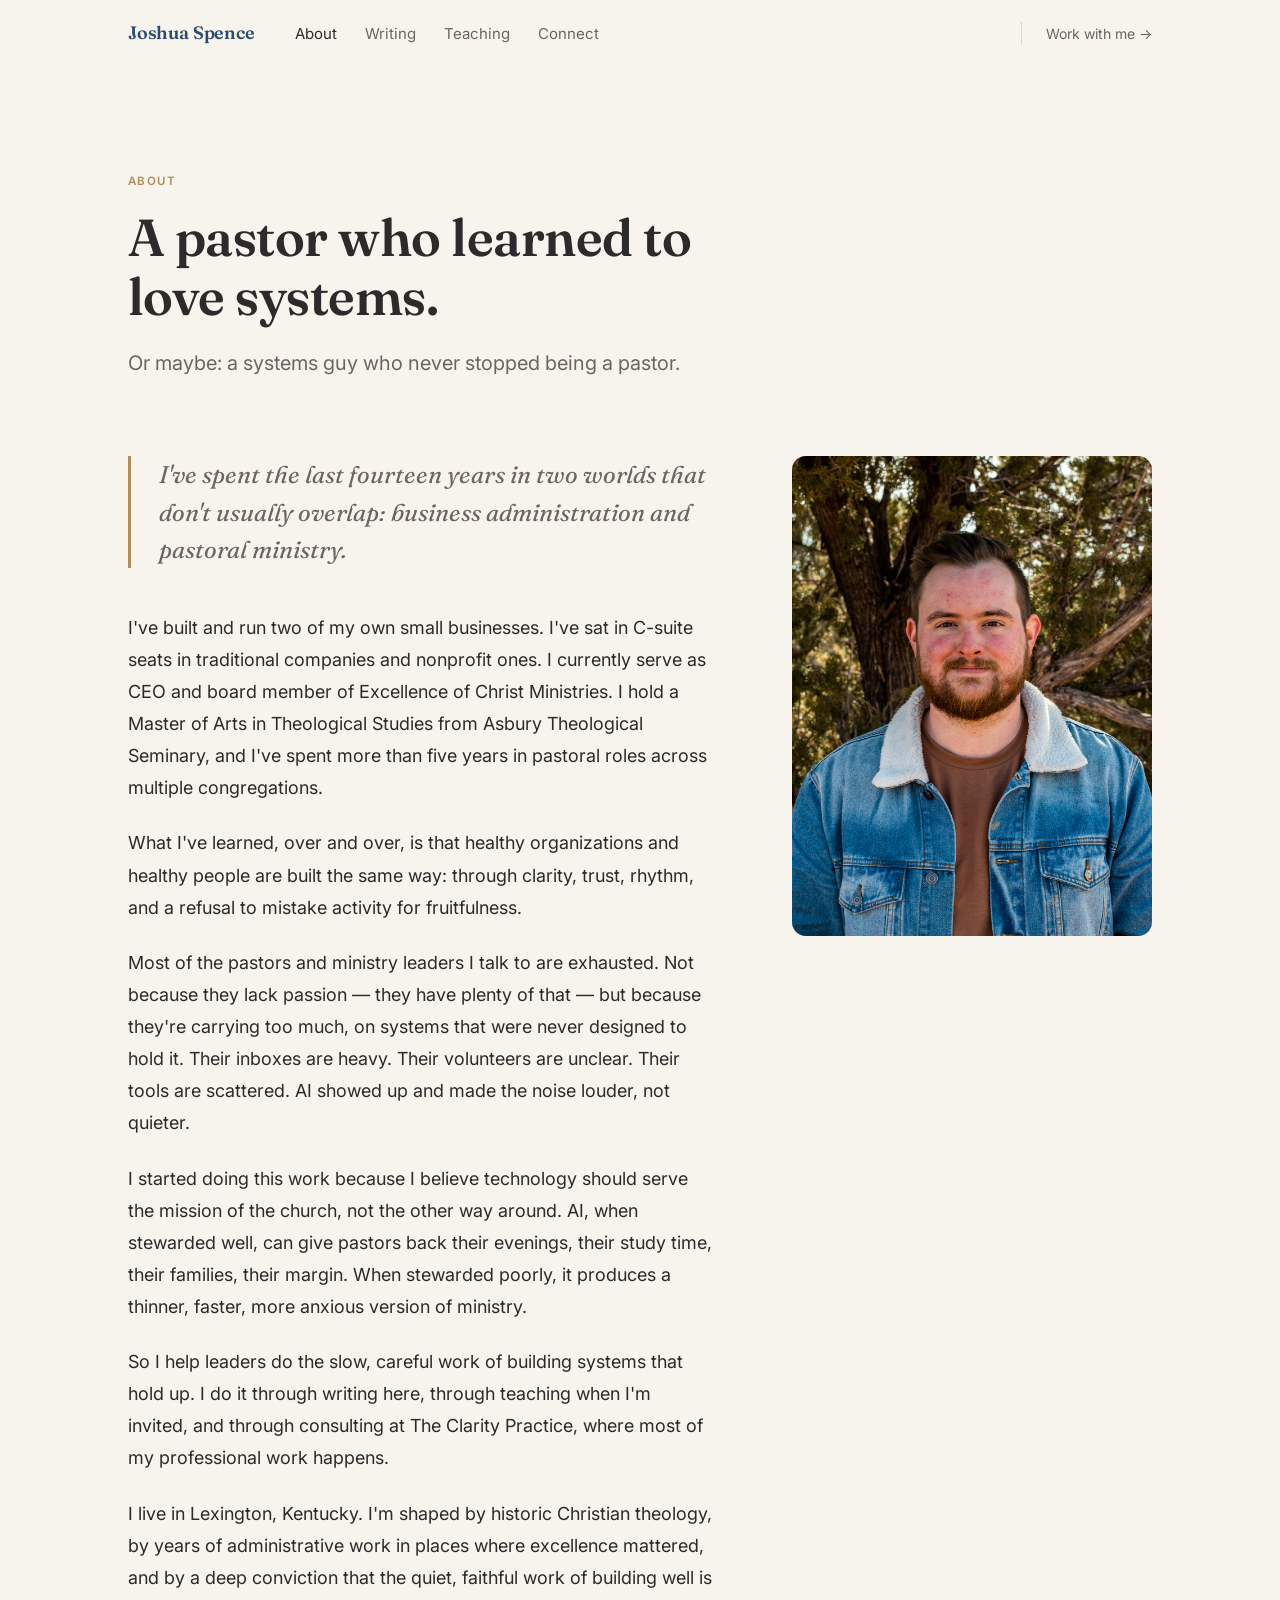
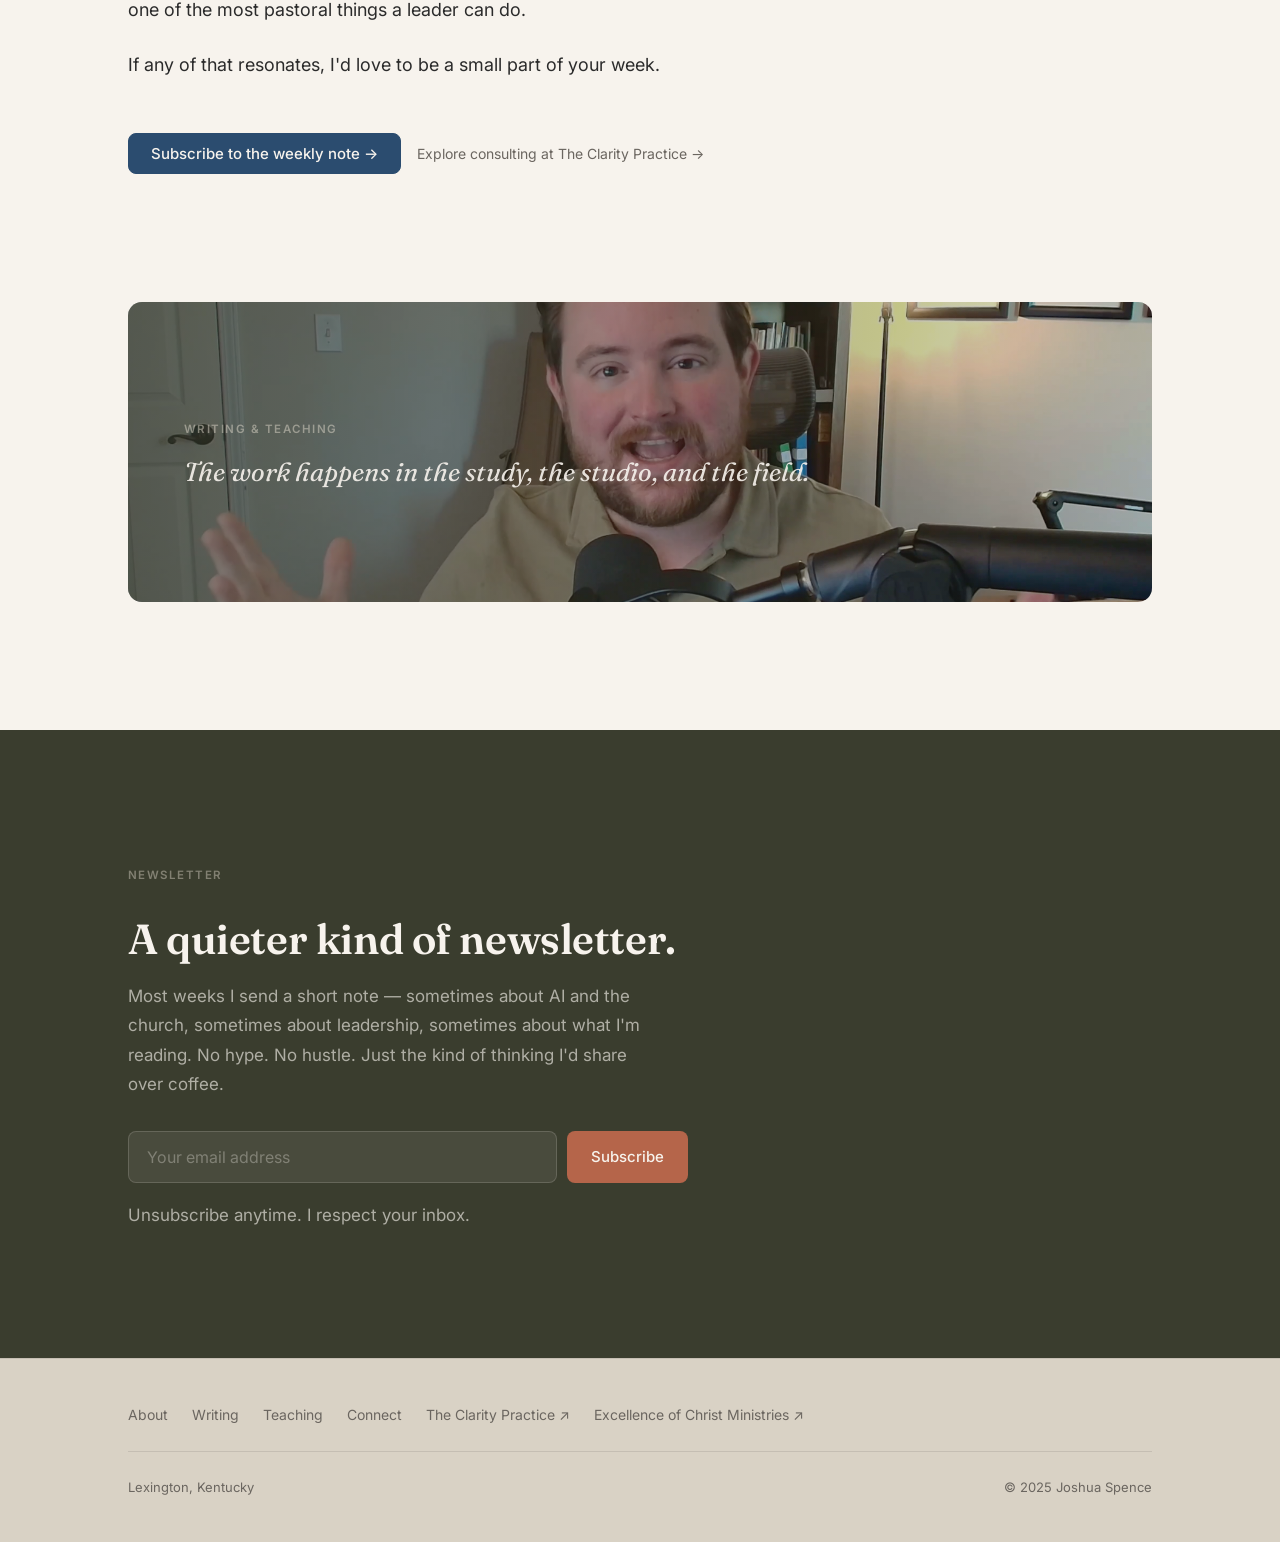
==== about.html @ 230b7d41 "Initial commit: joshuaspence.com personal site" ====
<!DOCTYPE html>
<html lang="en">
<head>
  <meta charset="UTF-8">
  <meta name="viewport" content="width=device-width, initial-scale=1.0">
  <title>About — Joshua Spence</title>
  <meta name="description" content="A pastor who learned to love systems. Joshua Spence on ministry, business, and fourteen years at the intersection of both.">
  <link rel="preconnect" href="https://fonts.googleapis.com">
  <link rel="preconnect" href="https://fonts.gstatic.com" crossorigin>
  <link href="https://fonts.googleapis.com/css2?family=Fraunces:ital,opsz,wght@0,9..144,400;0,9..144,600;0,9..144,700;1,9..144,400;1,9..144,600&family=Inter:wght@400;500;600&display=swap" rel="stylesheet">
  <link rel="stylesheet" href="assets/css/styles.css">
</head>
<body>

  <!-- NAV -->
  <nav class="nav" role="navigation" aria-label="Main navigation">
    <div class="nav-inner">
      <a href="index.html" class="nav-logo">Joshua Spence</a>
      <ul class="nav-links" role="list">
        <li><a href="about.html">About</a></li>
        <li><a href="writing.html">Writing</a></li>
        <li><a href="teaching.html">Teaching</a></li>
        <li><a href="connect.html">Connect</a></li>
      </ul>
      <a href="https://theclaritypractice.com" class="nav-work" target="_blank" rel="noopener noreferrer">Work with me →</a>
      <button class="nav-hamburger" aria-label="Open menu" aria-expanded="false">
        <span></span><span></span><span></span>
      </button>
    </div>
  </nav>

  <div class="nav-mobile" role="dialog" aria-label="Mobile navigation">
    <a href="about.html">About</a>
    <a href="writing.html">Writing</a>
    <a href="teaching.html">Teaching</a>
    <a href="connect.html">Connect</a>
    <a href="https://theclaritypractice.com" class="nav-work-mobile" target="_blank" rel="noopener noreferrer">Work with me →</a>
  </div>

  <main>

    <!-- HERO -->
    <section style="padding:0;">
      <div class="container">
        <div class="page-hero">
          <span class="overline">About</span>
          <h1>A pastor who learned to love systems.</h1>
          <p class="hero-sub">Or maybe: a systems guy who never stopped being a pastor.</p>
        </div>
      </div>
    </section>

    <!-- ABOUT CONTENT -->
    <section style="padding-top:0; padding-bottom:clamp(88px,10vw,128px);">
      <div class="container">
        <div class="about-layout">

          <div>
            <p class="about-lead">I've spent the last fourteen years in two worlds that don't usually overlap: business administration and pastoral ministry.</p>

            <div class="about-body fade-up">
              <p>I've built and run two of my own small businesses. I've sat in C-suite seats in traditional companies and nonprofit ones. I currently serve as CEO and board member of Excellence of Christ Ministries. I hold a Master of Arts in Theological Studies from Asbury Theological Seminary, and I've spent more than five years in pastoral roles across multiple congregations.</p>
              <p>What I've learned, over and over, is that healthy organizations and healthy people are built the same way: through clarity, trust, rhythm, and a refusal to mistake activity for fruitfulness.</p>
              <p>Most of the pastors and ministry leaders I talk to are exhausted. Not because they lack passion — they have plenty of that — but because they're carrying too much, on systems that were never designed to hold it. Their inboxes are heavy. Their volunteers are unclear. Their tools are scattered. AI showed up and made the noise louder, not quieter.</p>
              <p>I started doing this work because I believe technology should serve the mission of the church, not the other way around. AI, when stewarded well, can give pastors back their evenings, their study time, their families, their margin. When stewarded poorly, it produces a thinner, faster, more anxious version of ministry.</p>
              <p>So I help leaders do the slow, careful work of building systems that hold up. I do it through writing here, through teaching when I'm invited, and through consulting at The Clarity Practice, where most of my professional work happens.</p>
              <p>I live in Lexington, Kentucky. I'm shaped by historic Christian theology, by years of administrative work in places where excellence mattered, and by a deep conviction that the quiet, faithful work of building well is one of the most pastoral things a leader can do.</p>
              <p>If any of that resonates, I'd love to be a small part of your week.</p>
            </div>

            <div class="about-ctas fade-up">
              <a href="connect.html#subscribe" class="btn btn-primary">Subscribe to the weekly note →</a>
              <a href="https://theclaritypractice.com" class="link-muted" target="_blank" rel="noopener noreferrer">Explore consulting at The Clarity Practice →</a>
            </div>
          </div>

          <div class="about-photo fade-up">
            <img src="assets/img/js-portrait.jpg" alt="Joshua Spence" loading="lazy">
          </div>

        </div>
      </div>
    </section>

    <!-- PODCAST / CRAFT PHOTO STRIP -->
    <section style="padding: 0 0 clamp(88px,10vw,128px);">
      <div class="container">
        <div class="photo-strip fade-up" style="height:300px;">
          <img src="assets/img/js-podcast.jpg" alt="Joshua Spence at work" loading="lazy" style="object-position: center center;">
          <div class="photo-strip-overlay" style="background: linear-gradient(to right, rgba(58,61,46,0.68) 0%, rgba(58,61,46,0.18) 100%);">
            <div class="photo-strip-content">
              <span class="overline">Writing &amp; Teaching</span>
              <blockquote>The work happens in the study, the studio, and the field.</blockquote>
            </div>
          </div>
        </div>
      </div>
    </section>

    <!-- EMAIL SIGNUP -->
    <section class="email-section" id="subscribe">
      <div class="container">
        <div class="email-inner fade-up">
          <span class="overline">Newsletter</span>
          <h2>A quieter kind of newsletter.</h2>
          <p>Most weeks I send a short note — sometimes about AI and the church, sometimes about leadership, sometimes about what I'm reading. No hype. No hustle. Just the kind of thinking I'd share over coffee.</p>
          <form class="email-form" novalidate>
            <input type="email" class="email-input" placeholder="Your email address" required aria-label="Email address">
            <button type="submit" class="email-btn">Subscribe</button>
          </form>
          <p class="email-micro">Unsubscribe anytime. I respect your inbox.</p>
        </div>
      </div>
    </section>

  </main>

  <!-- FOOTER -->
  <footer class="footer" role="contentinfo">
    <div class="container">
      <div class="footer-inner">
        <nav class="footer-links" aria-label="Footer navigation">
          <a href="about.html">About</a>
          <a href="writing.html">Writing</a>
          <a href="teaching.html">Teaching</a>
          <a href="connect.html">Connect</a>
          <a href="https://theclaritypractice.com" target="_blank" rel="noopener noreferrer">The Clarity Practice ↗</a>
          <a href="https://excellenciesofchrist.com" target="_blank" rel="noopener noreferrer">Excellence of Christ Ministries ↗</a>
        </nav>
        <div class="footer-divider"></div>
        <div class="footer-meta">
          <span>Lexington, Kentucky</span>
          <span>&copy; 2025 Joshua Spence</span>
        </div>
      </div>
    </div>
  </footer>

  <script src="assets/js/main.js"></script>
</body>
</html>
---- assets/css/styles.css ----
/* ─────────────────────────────────────────────────────
   Joshua Spence — joshuaspence.com
   Visual Identity: Fraunces + Inter
   Palette: Ivory · Stone · Deep Slate · Brass · Clay
   ───────────────────────────────────────────────────── */

/* 01 — DESIGN TOKENS
───────────────────── */
:root {
  /* Palette */
  --ivory:      #F7F3ED;
  --stone:      #D9D2C5;
  --charcoal:   #2B2B2B;
  --warm-grey:  #6B6660;
  --slate:      #2B4C6F;
  --brass:      #B08D57;
  --clay:       #B5654A;
  --olive:      #3A3D2E;

  /* Semantic aliases */
  --bg:           var(--ivory);
  --bg-surface:   var(--stone);
  --bg-dark:      var(--olive);
  --text:         var(--charcoal);
  --text-muted:   var(--warm-grey);
  --accent:       var(--slate);
  --border:       rgba(107,102,96,0.20);

  /* Typography */
  --font:         'Inter', -apple-system, BlinkMacSystemFont, system-ui, sans-serif;
  --font-display: 'Fraunces', 'Lora', Georgia, 'Times New Roman', serif;

  /* Layout */
  --nav-h:       68px;
  --max-w:       1120px;
  --pad:         clamp(20px, 5vw, 48px);
  --section-pad: clamp(88px, 10vw, 128px);

  /* Radii */
  --r-sm: 4px;
  --r:    8px;
  --r-lg: 14px;

  /* Shadows */
  --shadow-sm: 0 1px 4px rgba(43,76,111,0.08);
  --shadow:    0 2px 14px rgba(43,76,111,0.10), 0 1px 3px rgba(43,76,111,0.05);

  --ease: 200ms ease;
}

/* 02 — RESET
────────────── */
*, *::before, *::after { box-sizing: border-box; margin: 0; padding: 0; }
html { scroll-behavior: smooth; -webkit-text-size-adjust: 100%; }
body {
  font-family: var(--font);
  font-size: 18px;
  line-height: 1.7;
  color: var(--text);
  background: var(--bg);
  -webkit-font-smoothing: antialiased;
}
img, video { display: block; max-width: 100%; }
a { color: var(--accent); text-decoration: none; }
button { cursor: pointer; font: inherit; border: none; background: none; }
::selection { background: rgba(176,141,87,0.22); }

/* 03 — BASE TYPOGRAPHY
──────────────────────── */
h1, h2, h3, h4 {
  font-family: var(--font-display);
  color: var(--text);
  letter-spacing: -0.01em;
}
h1 { font-size: clamp(36px, 5.5vw, 52px); font-weight: 600; line-height: 1.15; }
h2 { font-size: clamp(26px, 3.5vw, 36px); font-weight: 600; line-height: 1.25; }
h3 { font-size: clamp(20px, 2.5vw, 26px); font-weight: 400; line-height: 1.35; }
p { max-width: 65ch; }
p + p { margin-top: 1.25em; }

/* 04 — LAYOUT
─────────────── */
.container {
  max-width: var(--max-w);
  margin-inline: auto;
  padding-inline: var(--pad);
}
section { padding-block: var(--section-pad); }
.section-stone { background: var(--stone); }
.section-dark  { background: var(--bg-dark); }

/* 05 — OVERLINE / EYEBROW
─────────────────────────── */
.overline {
  display: inline-block;
  font-family: var(--font);
  font-size: 11.5px;
  font-weight: 600;
  letter-spacing: 0.13em;
  text-transform: uppercase;
  color: var(--brass);
  margin-bottom: 16px;
}

/* 06 — NAV
──────────── */
.nav {
  position: sticky;
  top: 0;
  z-index: 100;
  height: var(--nav-h);
  background: rgba(247,243,237,0.96);
  backdrop-filter: blur(8px);
  -webkit-backdrop-filter: blur(8px);
  border-bottom: 1px solid transparent;
  transition: border-color var(--ease), box-shadow var(--ease);
}
.nav.scrolled {
  border-bottom-color: var(--border);
  box-shadow: var(--shadow-sm);
}
.nav-inner {
  max-width: var(--max-w);
  margin-inline: auto;
  padding-inline: var(--pad);
  height: 100%;
  display: flex;
  align-items: center;
  gap: 0;
}
.nav-logo {
  font-family: var(--font-display);
  font-size: 18px;
  font-weight: 600;
  color: var(--slate);
  letter-spacing: -0.01em;
  text-decoration: none;
  flex-shrink: 0;
}
.nav-logo:hover { text-decoration: none; opacity: 0.80; }
.nav-links {
  display: flex;
  list-style: none;
  gap: 28px;
  margin-left: 40px;
}
.nav-links a {
  font-size: 15px;
  font-weight: 400;
  color: var(--warm-grey);
  text-decoration: none;
  transition: color var(--ease);
}
.nav-links a:hover,
.nav-links a.active { color: var(--text); }
.nav-work {
  margin-left: auto;
  font-size: 14px;
  color: var(--warm-grey);
  text-decoration: none;
  white-space: nowrap;
  transition: color var(--ease);
  padding-left: 24px;
  border-left: 1px solid var(--border);
  flex-shrink: 0;
}
.nav-work:hover { color: var(--slate); text-decoration: none; }
.nav-hamburger {
  display: none;
  flex-direction: column;
  gap: 5px;
  padding: 8px;
  margin-left: auto;
}
.nav-hamburger span {
  display: block;
  width: 22px;
  height: 1.5px;
  background: var(--text);
  transition: transform var(--ease), opacity var(--ease);
}
.nav-hamburger.open span:nth-child(1) { transform: translateY(6.5px) rotate(45deg); }
.nav-hamburger.open span:nth-child(2) { opacity: 0; }
.nav-hamburger.open span:nth-child(3) { transform: translateY(-6.5px) rotate(-45deg); }

/* 07 — MOBILE NAV
─────────────────── */
.nav-mobile {
  display: none;
  position: fixed;
  inset: var(--nav-h) 0 0;
  background: var(--bg);
  z-index: 99;
  flex-direction: column;
  padding: 36px var(--pad) var(--pad);
  gap: 0;
  overflow-y: auto;
}
.nav-mobile.open { display: flex; }
.nav-mobile a {
  font-family: var(--font-display);
  font-size: 26px;
  font-weight: 600;
  color: var(--text);
  text-decoration: none;
  padding-block: 14px;
  border-bottom: 1px solid var(--border);
}
.nav-mobile a:last-child { border-bottom: none; }
.nav-mobile .nav-work-mobile {
  font-family: var(--font);
  font-size: 15px;
  font-weight: 400;
  color: var(--warm-grey);
  margin-top: 24px;
  padding-top: 24px;
  border-top: 1px solid var(--border);
  border-bottom: none;
  padding-block: 0;
}

/* 08 — BUTTONS
──────────────── */
.btn {
  display: inline-flex;
  align-items: center;
  gap: 6px;
  font-size: 15px;
  font-weight: 500;
  padding: 12px 22px;
  border-radius: var(--r);
  text-decoration: none;
  transition: all var(--ease);
  cursor: pointer;
  border: 1.5px solid transparent;
  white-space: nowrap;
  line-height: 1;
}
.btn-lg { padding: 14px 28px; font-size: 16px; }
.btn-sm { padding: 9px 18px; font-size: 14px; }

.btn-primary {
  background: var(--slate);
  color: var(--ivory);
  border-color: var(--slate);
}
.btn-primary:hover {
  background: #23405E;
  border-color: #23405E;
  box-shadow: 0 4px 16px rgba(43,76,111,0.24);
  text-decoration: none;
  color: var(--ivory);
}
.btn-secondary {
  background: transparent;
  color: var(--slate);
  border-color: rgba(43,76,111,0.28);
}
.btn-secondary:hover {
  background: rgba(43,76,111,0.05);
  border-color: var(--slate);
  text-decoration: none;
  color: var(--slate);
}
.btn-clay {
  background: var(--clay);
  color: var(--ivory);
  border-color: var(--clay);
}
.btn-clay:hover {
  background: #A0573E;
  border-color: #A0573E;
  box-shadow: 0 4px 16px rgba(181,101,74,0.28);
  text-decoration: none;
  color: var(--ivory);
}
.btn-ghost {
  background: rgba(247,243,237,0.08);
  color: rgba(247,243,237,0.85);
  border-color: rgba(247,243,237,0.20);
}
.btn-ghost:hover {
  background: rgba(247,243,237,0.14);
  color: var(--ivory);
  text-decoration: none;
}
.link-text {
  font-size: 15px;
  color: var(--slate);
  text-decoration: none;
  border-bottom: 1px solid rgba(43,76,111,0.28);
  transition: border-color var(--ease);
  padding-bottom: 1px;
}
.link-text:hover { border-bottom-color: var(--slate); text-decoration: none; }
.link-muted {
  font-size: 14px;
  color: var(--warm-grey);
  text-decoration: none;
  transition: color var(--ease);
}
.link-muted:hover { color: var(--text); text-decoration: none; }

/* 09 — INNER PAGE HERO
──────────────────────── */
.page-hero {
  padding-top: clamp(64px, 9vw, 104px);
  padding-bottom: clamp(48px, 6vw, 80px);
}
.page-hero .overline { display: block; }
.page-hero h1 {
  margin-top: 10px;
  max-width: 18ch;
}
.page-hero .hero-sub {
  margin-top: 20px;
  font-size: clamp(17px, 2vw, 20px);
  line-height: 1.62;
  color: var(--warm-grey);
  max-width: 52ch;
}

/* 10 — HOME HERO
──────────────────── */
/* Hero section: text over layered photo */
.home-hero-section {
  position: relative;
  padding: 0;
  overflow: hidden;
  min-height: clamp(580px, 82vh, 780px);
}
.home-hero-section .container {
  position: relative;
  z-index: 2;
}
.home-hero {
  padding-top: clamp(88px, 12vw, 148px);
  padding-bottom: clamp(80px, 10vw, 120px);
  display: flex;
  flex-direction: column;
  align-items: flex-start;
  max-width: 600px;
}
.home-hero-photo {
  position: absolute;
  right: 0;
  top: 0;
  bottom: 0;
  width: clamp(420px, 56vw, 760px);
  z-index: 1;
  pointer-events: none;
  user-select: none;
  /* Only dissolve the left edge — top uses the image's natural light background to blend */
  -webkit-mask-image: linear-gradient(to right, transparent 0%, rgba(0,0,0,0.4) 12%, black 30%);
  mask-image: linear-gradient(to right, transparent 0%, rgba(0,0,0,0.4) 12%, black 30%);
}
.home-hero-photo img {
  display: block;
  width: 100%;
  height: 100%;
  object-fit: cover;
  object-position: center 8%;
}
.home-hero .overline {
  display: flex;
  align-items: center;
  gap: 10px;
}
.home-hero .overline::before {
  content: '';
  display: block;
  width: 24px;
  height: 1px;
  background: var(--brass);
  flex-shrink: 0;
}
.home-hero h1 {
  margin-top: 22px;
  font-size: clamp(40px, 6.5vw, 68px);
  line-height: 1.08;
  letter-spacing: -0.02em;
  max-width: 15ch;
}
.home-hero .hero-sub {
  margin-top: 26px;
  font-size: clamp(17px, 2vw, 20px);
  line-height: 1.65;
  color: var(--charcoal);
  max-width: 54ch;
  /* Readable against ivory and against the photo — soft ivory halo */
  text-shadow:
    0 0 18px rgba(247,243,237,0.95),
    0 0 36px rgba(247,243,237,0.80),
    0 0 56px rgba(247,243,237,0.60);
}
.hero-actions {
  margin-top: 40px;
  display: flex;
  flex-direction: column;
  gap: 18px;
  align-items: flex-start;
}
.hero-secondary {
  font-size: 14px;
  color: var(--warm-grey);
  text-decoration: none;
  transition: color var(--ease);
}
.hero-secondary:hover { color: var(--slate); text-decoration: none; }

/* 11 — ROMAN ROAD PULL SECTION
───────────────────────────────── */
.roman-road {
  padding-block: var(--section-pad);
}
.roman-road-inner {
  max-width: 720px;
  padding-left: 36px;
  border-left: 3px solid var(--brass);
  position: relative;
}
.roman-road-body {
  font-family: var(--font-display);
  font-style: italic;
  font-size: clamp(20px, 2.5vw, 27px);
  line-height: 1.55;
  color: var(--text);
  max-width: 54ch;
}
.roman-road-cta {
  margin-top: 32px;
}

/* 12 — THREE COLUMN: WRITE / TEACH / HELP
─────────────────────────────────────────── */
.three-col-section {
  padding-block: var(--section-pad);
}
.three-col-header {
  margin-bottom: 52px;
}
.three-col-grid {
  display: grid;
  grid-template-columns: repeat(3, 1fr);
  gap: 1px;
  background: var(--border);
  border: 1px solid var(--border);
  border-radius: var(--r-lg);
  overflow: hidden;
}
.col-card {
  background: var(--bg);
  padding: 44px 40px;
  display: flex;
  flex-direction: column;
  transition: background var(--ease);
}
.col-card:hover { background: rgba(247,243,237,0.60); }
.col-rule {
  width: 28px;
  height: 2px;
  background: var(--brass);
  border-radius: 1px;
  margin-bottom: 28px;
  flex-shrink: 0;
}
.col-card h3 {
  font-size: 22px;
  font-weight: 600;
  color: var(--text);
  margin-bottom: 12px;
}
.col-card p {
  font-size: 16px;
  line-height: 1.65;
  color: var(--warm-grey);
  flex: 1;
  max-width: 100%;
}
.col-link {
  margin-top: 28px;
  font-size: 14px;
  font-weight: 500;
  color: var(--slate);
  text-decoration: none;
  display: inline-flex;
  align-items: center;
  gap: 4px;
  transition: gap var(--ease), color var(--ease);
  flex-shrink: 0;
}
.col-link:hover { gap: 8px; text-decoration: none; color: var(--text); }

/* 13 — EMAIL SIGNUP SECTION
─────────────────────────────── */
.email-section {
  background: var(--bg-dark);
  padding-block: var(--section-pad);
}
.email-inner { max-width: 560px; }
.email-inner .overline { color: rgba(217,210,197,0.45); }
.email-inner h2 {
  color: var(--ivory);
  margin-top: 12px;
  font-size: clamp(28px, 4vw, 42px);
  line-height: 1.2;
}
.email-inner > p {
  color: rgba(247,243,237,0.62);
  margin-top: 18px;
  font-size: 17px;
  line-height: 1.72;
  max-width: 48ch;
}
.email-form {
  display: flex;
  gap: 10px;
  margin-top: 32px;
  flex-wrap: wrap;
}
.email-input {
  flex: 1;
  min-width: 220px;
  padding: 13px 18px;
  font-size: 16px;
  font-family: var(--font);
  background: rgba(247,243,237,0.08);
  border: 1px solid rgba(247,243,237,0.16);
  border-radius: var(--r);
  color: var(--ivory);
  outline: none;
  transition: border-color var(--ease), background var(--ease);
}
.email-input::placeholder { color: rgba(247,243,237,0.32); }
.email-input:focus {
  border-color: rgba(247,243,237,0.38);
  background: rgba(247,243,237,0.12);
}
.email-btn {
  padding: 13px 24px;
  background: var(--clay);
  color: var(--ivory);
  border: none;
  border-radius: var(--r);
  font-size: 15px;
  font-weight: 500;
  font-family: var(--font);
  cursor: pointer;
  transition: background var(--ease), box-shadow var(--ease);
  white-space: nowrap;
}
.email-btn:hover {
  background: #A0573E;
  box-shadow: 0 4px 16px rgba(181,101,74,0.30);
}
.email-btn.sent { background: var(--olive); cursor: default; }
.email-micro {
  margin-top: 14px;
  font-size: 13px;
  color: rgba(247,243,237,0.30);
  max-width: none;
}

/* 14 — WRITING / ESSAY LIST
─────────────────────────────── */
.essay-list {
  display: flex;
  flex-direction: column;
}
.essay-item {
  padding-block: 48px;
  border-bottom: 1px solid var(--border);
  max-width: 700px;
}
.essay-item:first-child { padding-top: 0; }
.essay-meta {
  font-size: 13px;
  color: var(--warm-grey);
  letter-spacing: 0.02em;
  margin-bottom: 10px;
}
.essay-title {
  font-family: var(--font-display);
  font-size: clamp(22px, 3vw, 30px);
  font-weight: 600;
  color: var(--text);
  line-height: 1.18;
  letter-spacing: -0.01em;
  text-decoration: none;
  display: block;
  transition: color var(--ease);
}
.essay-title:hover { color: var(--slate); text-decoration: none; }
.essay-subtitle {
  font-family: var(--font-display);
  font-style: italic;
  font-size: 16px;
  color: var(--warm-grey);
  margin-top: 4px;
  display: block;
}
.essay-excerpt {
  margin-top: 14px;
  font-size: 17px;
  line-height: 1.68;
  color: var(--warm-grey);
  max-width: 58ch;
}
.essay-read {
  display: inline-flex;
  align-items: center;
  gap: 4px;
  font-size: 14px;
  font-weight: 500;
  color: var(--slate);
  text-decoration: none;
  margin-top: 16px;
  transition: gap var(--ease);
}
.essay-read:hover { gap: 8px; text-decoration: none; }
.essay-coming { opacity: 0.45; }
.essay-coming .essay-title { cursor: default; pointer-events: none; }
.tag-coming {
  display: inline-block;
  font-family: var(--font);
  font-size: 10px;
  font-weight: 600;
  letter-spacing: 0.09em;
  text-transform: uppercase;
  color: var(--brass);
  background: rgba(176,141,87,0.12);
  border: 1px solid rgba(176,141,87,0.28);
  padding: 2px 8px;
  border-radius: 20px;
  vertical-align: middle;
  margin-left: 10px;
  font-style: normal;
}

/* 15 — ABOUT PAGE
─────────────────── */
.about-layout {
  display: grid;
  grid-template-columns: 1fr 360px;
  gap: 80px;
  align-items: start;
}
.about-photo {
  border-radius: var(--r-lg);
  overflow: hidden;
  aspect-ratio: 3/4;
  background: var(--stone);
  position: sticky;
  top: calc(var(--nav-h) + 32px);
}
.about-photo img {
  width: 100%;
  height: 100%;
  object-fit: cover;
  object-position: center top;
}
.about-lead {
  font-family: var(--font-display);
  font-style: italic;
  font-size: clamp(18px, 2.5vw, 24px);
  line-height: 1.55;
  color: var(--warm-grey);
  border-left: 3px solid var(--brass);
  padding-left: 28px;
  margin-bottom: 44px;
  max-width: 52ch;
}
.about-body {
  font-size: 18px;
  line-height: 1.78;
}
.about-body p { max-width: 62ch; }
.about-body p + p { margin-top: 1.3em; }
.about-ctas {
  margin-top: 52px;
  display: flex;
  flex-wrap: wrap;
  gap: 16px;
  align-items: center;
}

/* 16 — TEACHING PAGE
──────────────────────── */
.teaching-eoc {
  max-width: 660px;
}
.teaching-eoc h2 { margin-top: 12px; margin-bottom: 18px; }
.teaching-eoc p { font-size: 18px; line-height: 1.72; color: var(--warm-grey); }
.teaching-placeholder {
  margin-top: 72px;
  padding: 52px 48px;
  border: 1.5px dashed rgba(107,102,96,0.28);
  border-radius: var(--r-lg);
  max-width: 660px;
}
.teaching-placeholder p {
  color: var(--warm-grey);
  font-size: 17px;
  font-style: italic;
  font-family: var(--font-display);
}

/* 17 — CONNECT PAGE
───────────────────── */
.doors-grid {
  display: grid;
  grid-template-columns: 1fr 1fr;
  gap: 20px;
  max-width: 860px;
}
.door {
  padding: 44px;
  border-radius: var(--r-lg);
  display: flex;
  flex-direction: column;
}
.door-primary {
  background: var(--slate);
}
.door-primary .overline { color: rgba(217,210,197,0.48); margin-bottom: 12px; }
.door-primary h3 {
  font-family: var(--font-display);
  font-size: 24px;
  font-weight: 600;
  color: var(--ivory);
  margin-bottom: 14px;
  line-height: 1.3;
}
.door-primary > p {
  font-size: 16px;
  line-height: 1.68;
  color: rgba(247,243,237,0.65);
  max-width: none;
}
.door-secondary {
  background: var(--stone);
}
.door-secondary .overline { color: var(--warm-grey); margin-bottom: 12px; }
.door-secondary h3 {
  font-family: var(--font-display);
  font-size: 22px;
  font-weight: 600;
  color: var(--text);
  margin-bottom: 14px;
  line-height: 1.3;
}
.door-secondary > p {
  font-size: 16px;
  line-height: 1.68;
  color: var(--warm-grey);
  max-width: none;
}
.door-form {
  margin-top: 28px;
  display: flex;
  flex-direction: column;
  gap: 10px;
}
.door-input {
  padding: 12px 16px;
  font-size: 15px;
  font-family: var(--font);
  background: rgba(247,243,237,0.09);
  border: 1px solid rgba(247,243,237,0.18);
  border-radius: var(--r);
  color: var(--ivory);
  outline: none;
  transition: border-color var(--ease), background var(--ease);
}
.door-input::placeholder { color: rgba(247,243,237,0.32); }
.door-input:focus {
  border-color: rgba(247,243,237,0.40);
  background: rgba(247,243,237,0.13);
}
.door-cta { margin-top: 28px; }
.connect-direct {
  margin-top: 44px;
  padding-top: 44px;
  border-top: 1px solid var(--border);
  max-width: 860px;
}
.connect-direct p { color: var(--warm-grey); font-size: 16px; max-width: none; }
.connect-direct a { color: var(--slate); }
.connect-direct a:hover { text-decoration: underline; }

/* 18 — FOOTER
─────────────── */
.footer {
  background: var(--stone);
  padding-block: 44px;
  border-top: 1px solid rgba(107,102,96,0.18);
}
.footer-inner {
  display: flex;
  flex-direction: column;
  gap: 24px;
}
.footer-links {
  display: flex;
  flex-wrap: wrap;
  gap: 6px 24px;
  align-items: center;
}
.footer-links a {
  font-size: 14px;
  color: var(--warm-grey);
  text-decoration: none;
  transition: color var(--ease);
}
.footer-links a:hover { color: var(--text); }
.footer-divider {
  height: 1px;
  background: rgba(107,102,96,0.18);
}
.footer-meta {
  display: flex;
  align-items: center;
  justify-content: space-between;
  flex-wrap: wrap;
  gap: 8px;
  font-size: 13px;
  color: var(--warm-grey);
}

/* 19 — AVATAR / AUTHOR COMPONENTS
──────────────────────────────────── */

/* Circular avatars */
.avatar {
  border-radius: 50%;
  overflow: hidden;
  flex-shrink: 0;
  background: var(--stone);
}
.avatar img {
  width: 100%;
  height: 100%;
  object-fit: cover;
  object-position: center top;
  display: block;
}
.avatar-sm { width: 32px;  height: 32px;  }
.avatar-md { width: 48px;  height: 48px;  }
.avatar-lg { width: 64px;  height: 64px;  }
.avatar-xl { width: 88px;  height: 88px;  }

/* Author badge — used in hero above headline */
.author-badge {
  display: inline-flex;
  align-items: center;
  gap: 12px;
  margin-bottom: 28px;
}
.author-badge-info strong {
  display: block;
  font-size: 14px;
  font-weight: 600;
  color: var(--text);
  line-height: 1.3;
}
.author-badge-info span {
  display: block;
  font-size: 13px;
  color: var(--warm-grey);
  line-height: 1.3;
}

/* Quote attribution — small avatar + name after a pull quote */
.quote-attr {
  display: flex;
  align-items: center;
  gap: 10px;
  margin-top: 24px;
}
.quote-attr-name {
  font-size: 13px;
  color: var(--warm-grey);
  font-style: normal;
}

/* 20 — PHOTO COMPONENTS
──────────────────────── */

/* Contained photo strip (inside .container, rounded) */
.photo-strip {
  position: relative;
  border-radius: var(--r-lg);
  overflow: hidden;
  height: 380px;
}
.photo-strip img {
  width: 100%;
  height: 100%;
  object-fit: cover;
  object-position: center 30%;
  display: block;
}
.photo-strip-overlay {
  position: absolute;
  inset: 0;
  background: linear-gradient(to right, rgba(43,76,111,0.72) 0%, rgba(43,76,111,0.20) 100%);
  display: flex;
  align-items: center;
}
.photo-strip-content {
  padding: 44px 56px;
}
.photo-strip-content .overline {
  color: rgba(217,210,197,0.52);
  margin-bottom: 14px;
}
.photo-strip-content blockquote {
  font-family: var(--font-display);
  font-style: italic;
  font-weight: 400;
  font-size: clamp(18px, 2.5vw, 26px);
  line-height: 1.5;
  color: rgba(247,243,237,0.90);
  max-width: 44ch;
}
.photo-strip-content .strip-link {
  display: inline-block;
  margin-top: 22px;
  font-size: 14px;
  color: rgba(247,243,237,0.70);
  text-decoration: none;
  border-bottom: 1px solid rgba(247,243,237,0.25);
  padding-bottom: 1px;
  transition: color var(--ease), border-color var(--ease);
}
.photo-strip-content .strip-link:hover {
  color: var(--ivory);
  border-bottom-color: rgba(247,243,237,0.55);
}

/* Full-bleed photo banner (no container) */
.photo-banner {
  position: relative;
  height: 440px;
  overflow: hidden;
}
.photo-banner img {
  width: 100%;
  height: 100%;
  object-fit: cover;
  object-position: center 25%;
  display: block;
}
.photo-banner-overlay {
  position: absolute;
  inset: 0;
  background: linear-gradient(to bottom, rgba(43,76,111,0.10) 0%, rgba(43,76,111,0.50) 100%);
}

@media (max-width: 768px) {
  .photo-strip         { height: 300px; }
  .photo-strip-content { padding: 28px 24px; }
  .photo-banner        { height: 280px; }
}

/* 21 — ANIMATIONS
─────────────────── */
.fade-up {
  opacity: 0;
  transform: translateY(22px);
  transition: opacity 0.58s ease, transform 0.58s ease;
}
.fade-up.in-view { opacity: 1; transform: translateY(0); }

.stagger > * {
  opacity: 0;
  transform: translateY(16px);
  transition: opacity 0.50s ease, transform 0.50s ease;
}
.stagger.in-view > *:nth-child(1) { transition-delay: 0.05s; }
.stagger.in-view > *:nth-child(2) { transition-delay: 0.13s; }
.stagger.in-view > *:nth-child(3) { transition-delay: 0.21s; }
.stagger.in-view > *:nth-child(4) { transition-delay: 0.29s; }
.stagger.in-view > *:nth-child(5) { transition-delay: 0.37s; }
.stagger.in-view > * { opacity: 1; transform: translateY(0); }

/* 22 — RESPONSIVE
─────────────────── */
@media (max-width: 900px) {
  .about-layout { grid-template-columns: 1fr; }
  .about-photo { position: static; aspect-ratio: 16/9; max-height: 360px; }
}
@media (max-width: 768px) {
  .nav-links,
  .nav-work { display: none; }
  .nav-hamburger { display: flex; }
  .three-col-grid { grid-template-columns: 1fr; }
  .col-card:not(:last-child) { border-bottom: 1px solid var(--border); }
  .doors-grid { grid-template-columns: 1fr; }
  .email-form { flex-direction: column; }
  .about-ctas { flex-direction: column; align-items: flex-start; }
  .home-hero-section { min-height: unset; }
  .home-hero-photo { display: none; }
  .home-hero { max-width: 100%; }
}
@media (max-width: 520px) {
  .roman-road-inner { padding-left: 22px; }
  .door { padding: 32px 28px; }
  .teaching-placeholder { padding: 36px 28px; }
}
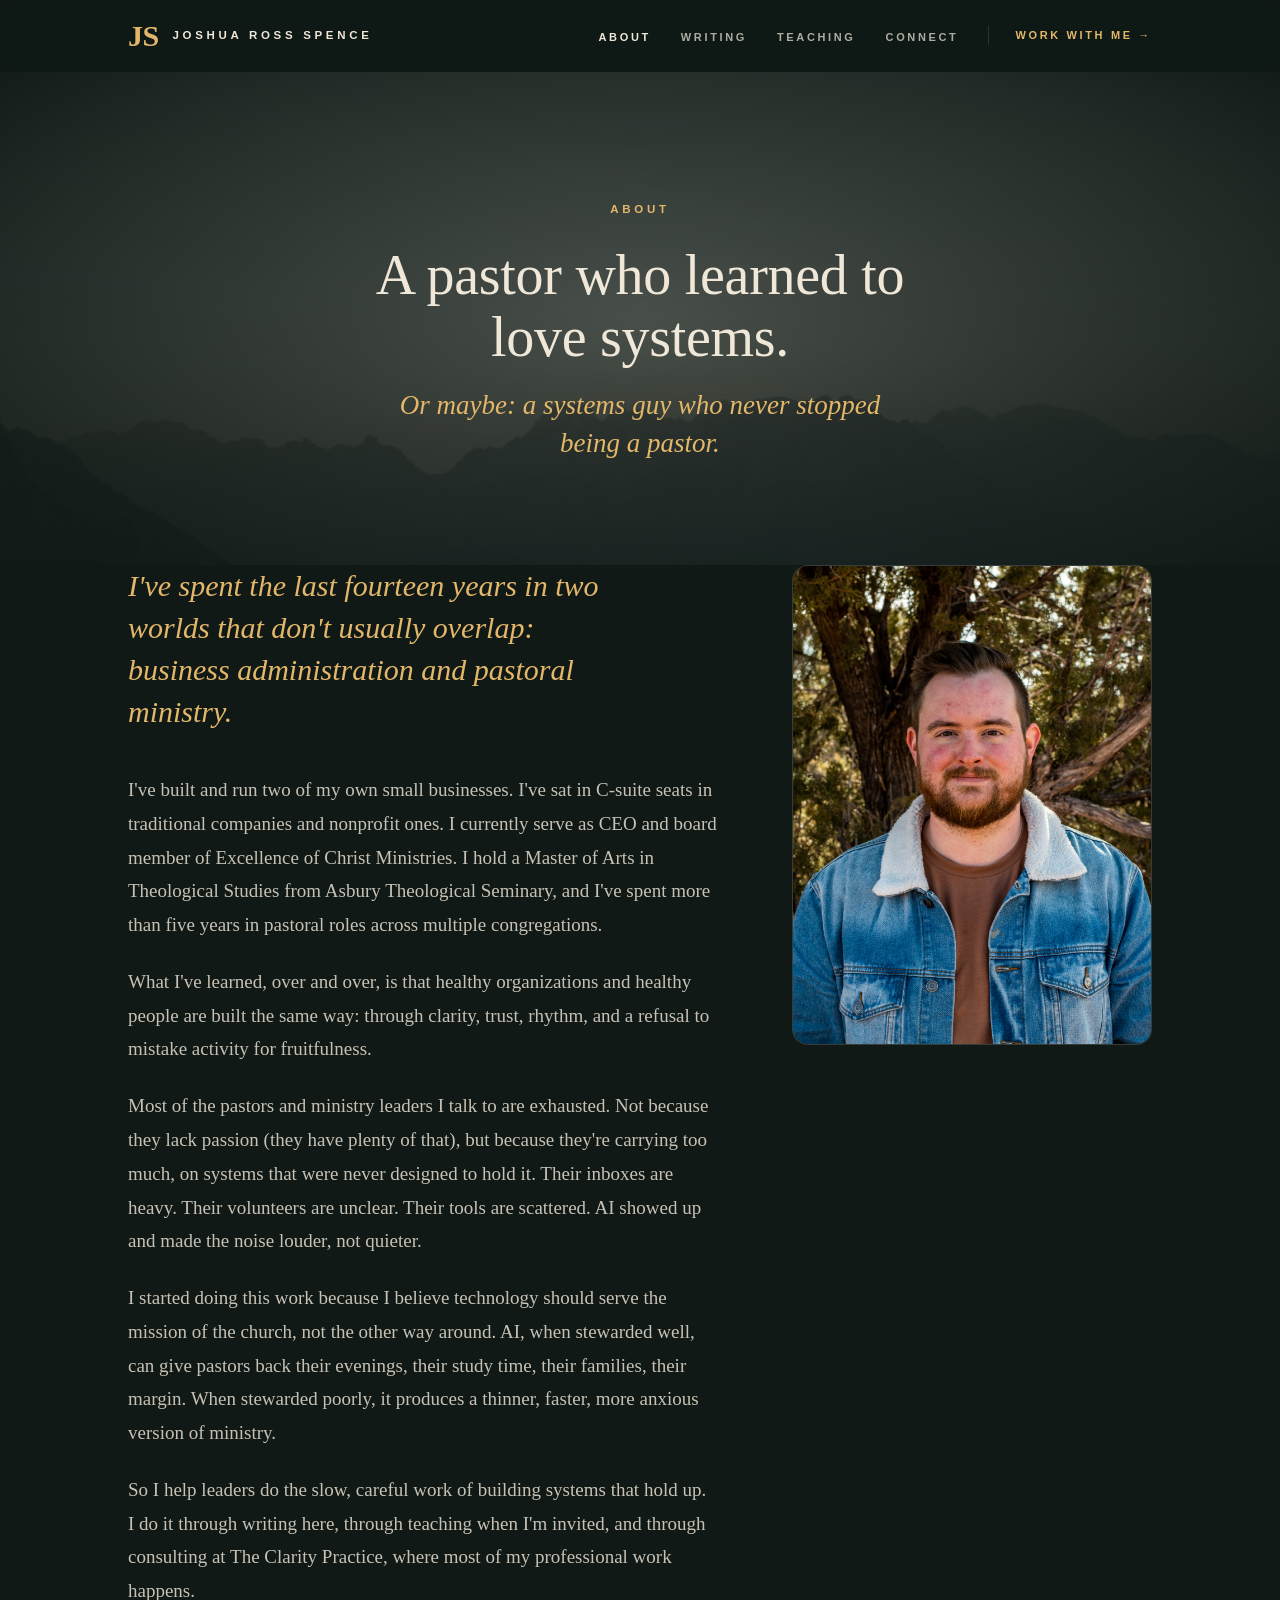
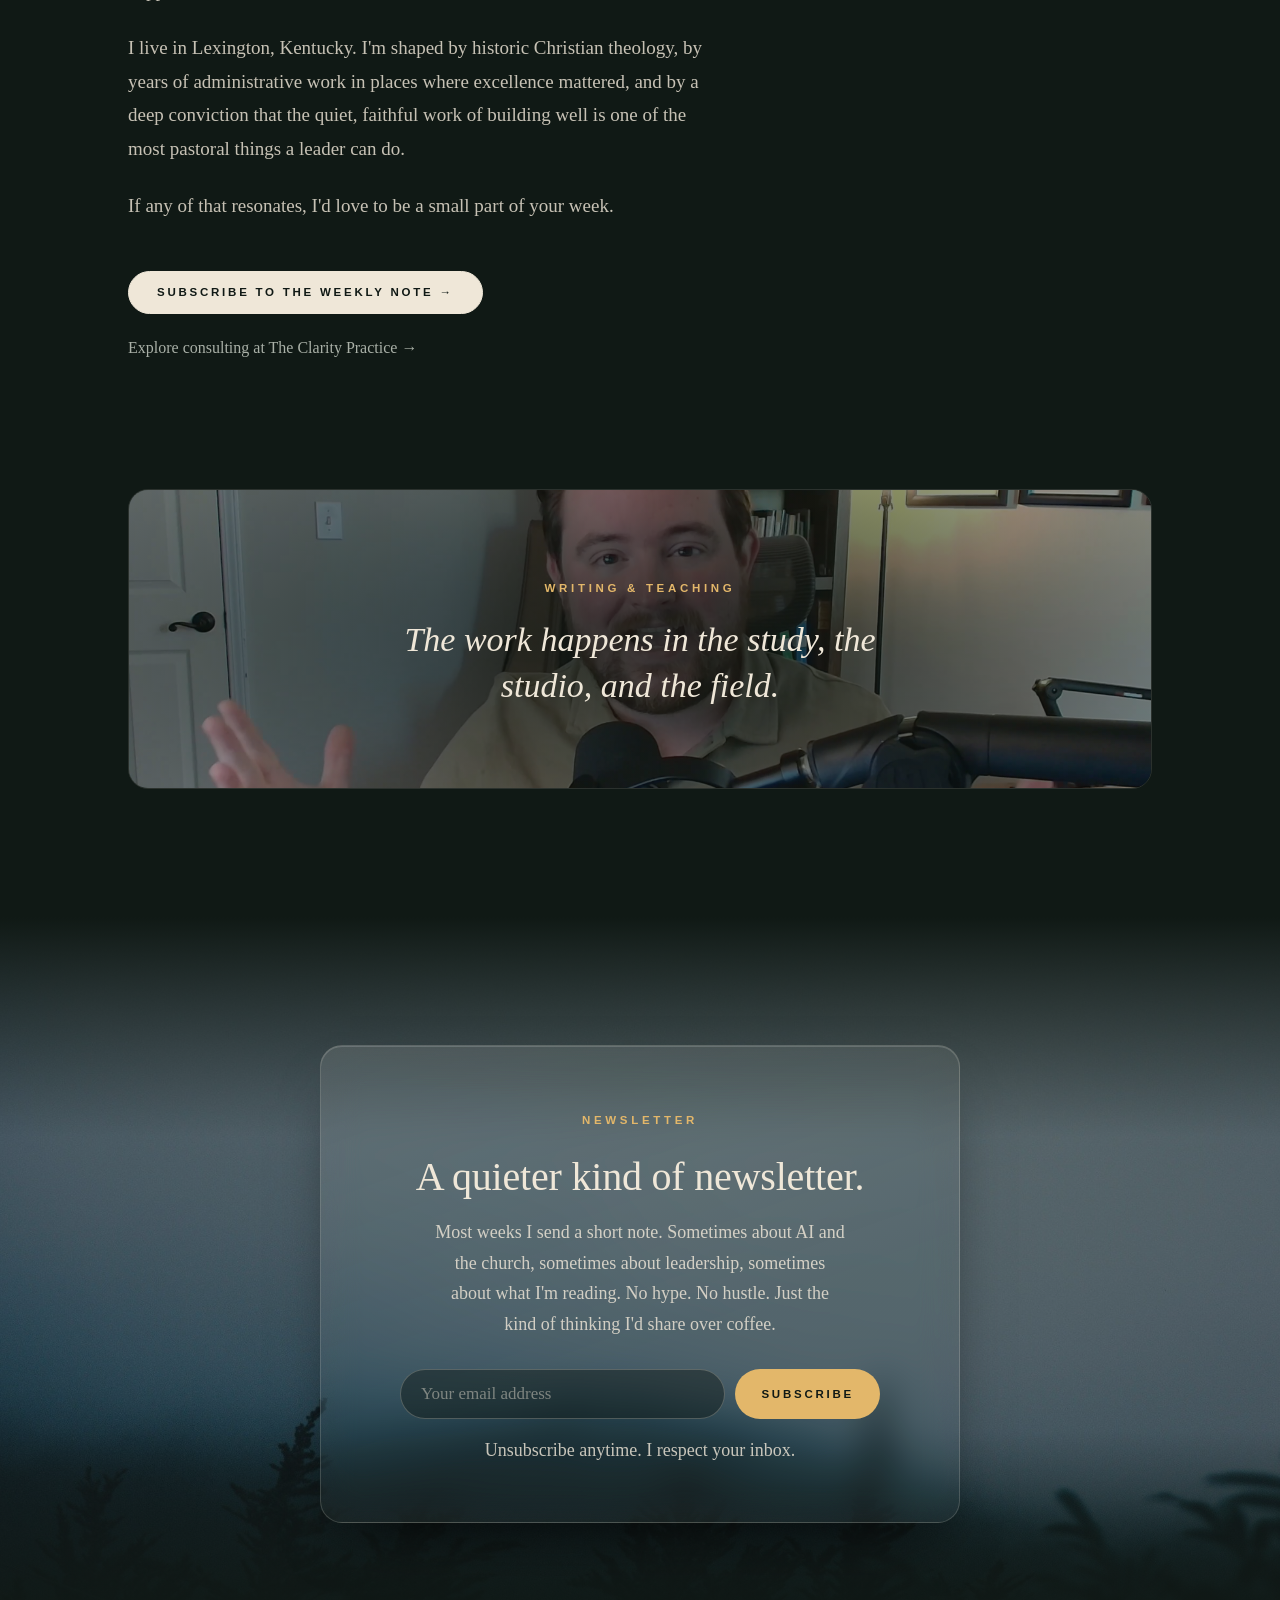
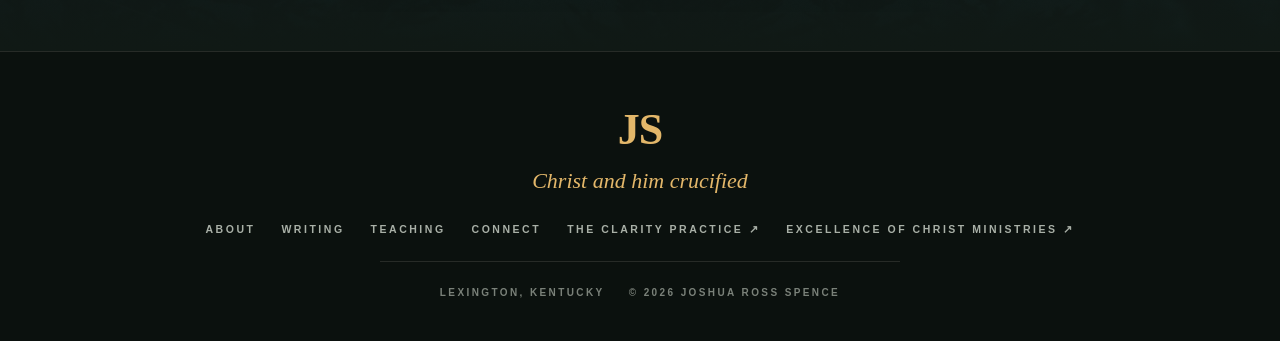
==== commit 4dffdd7e: "Apply the personal brand: pine, parchment, and candlelight Dark study palette, Avenir caps with Corm" ====
--- a/about.html
+++ b/about.html
@@ -3,26 +3,38 @@
 <head>
   <meta charset="UTF-8">
   <meta name="viewport" content="width=device-width, initial-scale=1.0">
-  <title>About — Joshua Spence</title>
+  <title>About · Joshua Ross Spence</title>
   <meta name="description" content="A pastor who learned to love systems. Joshua Spence on ministry, business, and fourteen years at the intersection of both.">
-  <link rel="preconnect" href="https://fonts.googleapis.com">
-  <link rel="preconnect" href="https://fonts.gstatic.com" crossorigin>
-  <link href="https://fonts.googleapis.com/css2?family=Fraunces:ital,opsz,wght@0,9..144,400;0,9..144,600;0,9..144,700;1,9..144,400;1,9..144,600&family=Inter:wght@400;500;600&display=swap" rel="stylesheet">
+  <meta name="theme-color" content="#101915">
+  <link rel="canonical" href="https://joshuaspence.org/about.html">
+  <link rel="icon" href="assets/img/favicon.svg" type="image/svg+xml">
+  <link rel="icon" href="assets/img/favicon-32.png" sizes="32x32" type="image/png">
+  <link rel="apple-touch-icon" href="assets/img/apple-touch-icon.png">
+  <meta property="og:type" content="website">
+  <meta property="og:site_name" content="Joshua Ross Spence">
+  <meta property="og:title" content="About · Joshua Ross Spence">
+  <meta property="og:description" content="A pastor who learned to love systems. Joshua Spence on ministry, business, and fourteen years at the intersection of both.">
+  <meta property="og:url" content="https://joshuaspence.org/about.html">
+  <meta property="og:image" content="https://joshuaspence.org/assets/img/og-image.jpg">
+  <meta name="twitter:card" content="summary_large_image">
+  <link rel="preload" href="assets/fonts/eb-garamond-latin-400-normal.woff2" as="font" type="font/woff2" crossorigin>
+  <link rel="preload" href="assets/fonts/cormorant-garamond-latin-500-italic.woff2" as="font" type="font/woff2" crossorigin>
   <link rel="stylesheet" href="assets/css/styles.css">
+  <script src="assets/js/flag.js"></script>
 </head>
 <body>
 
   <!-- NAV -->
   <nav class="nav" role="navigation" aria-label="Main navigation">
     <div class="nav-inner">
-      <a href="index.html" class="nav-logo">Joshua Spence</a>
+      <a href="index.html" class="nav-logo" aria-label="Joshua Ross Spence, home"><span class="mono" aria-hidden="true">JS</span><span class="nav-name">Joshua Ross Spence</span></a>
       <ul class="nav-links" role="list">
         <li><a href="about.html">About</a></li>
         <li><a href="writing.html">Writing</a></li>
         <li><a href="teaching.html">Teaching</a></li>
         <li><a href="connect.html">Connect</a></li>
       </ul>
-      <a href="https://theclaritypractice.com" class="nav-work" target="_blank" rel="noopener noreferrer">Work with me →</a>
+      <a href="https://joshuaspence.co" class="nav-work" target="_blank" rel="noopener noreferrer">Work with me →</a>
       <button class="nav-hamburger" aria-label="Open menu" aria-expanded="false">
         <span></span><span></span><span></span>
       </button>
@@ -34,13 +46,14 @@
     <a href="writing.html">Writing</a>
     <a href="teaching.html">Teaching</a>
     <a href="connect.html">Connect</a>
-    <a href="https://theclaritypractice.com" class="nav-work-mobile" target="_blank" rel="noopener noreferrer">Work with me →</a>
+    <a href="https://joshuaspence.co" class="nav-work-mobile" target="_blank" rel="noopener noreferrer">Work with me →</a>
   </div>
 
   <main>
 
     <!-- HERO -->
-    <section style="padding:0;">
+    <section class="page-hero-wrap">
+      <img class="hero-bg" src="assets/img/bg-mountain-range.jpg" alt="" aria-hidden="true">
       <div class="container">
         <div class="page-hero">
           <span class="overline">About</span>
@@ -61,7 +74,7 @@
             <div class="about-body fade-up">
               <p>I've built and run two of my own small businesses. I've sat in C-suite seats in traditional companies and nonprofit ones. I currently serve as CEO and board member of Excellence of Christ Ministries. I hold a Master of Arts in Theological Studies from Asbury Theological Seminary, and I've spent more than five years in pastoral roles across multiple congregations.</p>
               <p>What I've learned, over and over, is that healthy organizations and healthy people are built the same way: through clarity, trust, rhythm, and a refusal to mistake activity for fruitfulness.</p>
-              <p>Most of the pastors and ministry leaders I talk to are exhausted. Not because they lack passion — they have plenty of that — but because they're carrying too much, on systems that were never designed to hold it. Their inboxes are heavy. Their volunteers are unclear. Their tools are scattered. AI showed up and made the noise louder, not quieter.</p>
+              <p>Most of the pastors and ministry leaders I talk to are exhausted. Not because they lack passion (they have plenty of that), but because they're carrying too much, on systems that were never designed to hold it. Their inboxes are heavy. Their volunteers are unclear. Their tools are scattered. AI showed up and made the noise louder, not quieter.</p>
               <p>I started doing this work because I believe technology should serve the mission of the church, not the other way around. AI, when stewarded well, can give pastors back their evenings, their study time, their families, their margin. When stewarded poorly, it produces a thinner, faster, more anxious version of ministry.</p>
               <p>So I help leaders do the slow, careful work of building systems that hold up. I do it through writing here, through teaching when I'm invited, and through consulting at The Clarity Practice, where most of my professional work happens.</p>
               <p>I live in Lexington, Kentucky. I'm shaped by historic Christian theology, by years of administrative work in places where excellence mattered, and by a deep conviction that the quiet, faithful work of building well is one of the most pastoral things a leader can do.</p>
@@ -70,7 +83,7 @@
 
             <div class="about-ctas fade-up">
               <a href="connect.html#subscribe" class="btn btn-primary">Subscribe to the weekly note →</a>
-              <a href="https://theclaritypractice.com" class="link-muted" target="_blank" rel="noopener noreferrer">Explore consulting at The Clarity Practice →</a>
+              <a href="https://joshuaspence.co" class="link-muted" target="_blank" rel="noopener noreferrer">Explore consulting at The Clarity Practice →</a>
             </div>
           </div>
 
@@ -103,9 +116,10 @@
         <div class="email-inner fade-up">
           <span class="overline">Newsletter</span>
           <h2>A quieter kind of newsletter.</h2>
-          <p>Most weeks I send a short note — sometimes about AI and the church, sometimes about leadership, sometimes about what I'm reading. No hype. No hustle. Just the kind of thinking I'd share over coffee.</p>
-          <form class="email-form" novalidate>
-            <input type="email" class="email-input" placeholder="Your email address" required aria-label="Email address">
+          <p>Most weeks I send a short note. Sometimes about AI and the church, sometimes about leadership, sometimes about what I'm reading. No hype. No hustle. Just the kind of thinking I'd share over coffee.</p>
+          <iframe name="kit-frame" style="display:none;" aria-hidden="true" title="Kit form target"></iframe>
+          <form class="email-form" action="https://app.kit.com/forms/9468211/subscriptions" method="post" target="kit-frame" novalidate>
+            <input type="email" name="email_address" class="email-input" placeholder="Your email address" required aria-label="Email address">
             <button type="submit" class="email-btn">Subscribe</button>
           </form>
           <p class="email-micro">Unsubscribe anytime. I respect your inbox.</p>
@@ -119,23 +133,27 @@
   <footer class="footer" role="contentinfo">
     <div class="container">
       <div class="footer-inner">
+        <div class="footer-mark">
+          <span class="mono" aria-hidden="true">JS</span>
+          <span class="italic-line">Christ and him crucified</span>
+        </div>
         <nav class="footer-links" aria-label="Footer navigation">
           <a href="about.html">About</a>
           <a href="writing.html">Writing</a>
           <a href="teaching.html">Teaching</a>
           <a href="connect.html">Connect</a>
-          <a href="https://theclaritypractice.com" target="_blank" rel="noopener noreferrer">The Clarity Practice ↗</a>
+          <a href="https://joshuaspence.co" target="_blank" rel="noopener noreferrer">The Clarity Practice ↗</a>
           <a href="https://excellenciesofchrist.com" target="_blank" rel="noopener noreferrer">Excellence of Christ Ministries ↗</a>
         </nav>
         <div class="footer-divider"></div>
         <div class="footer-meta">
           <span>Lexington, Kentucky</span>
-          <span>&copy; 2025 Joshua Spence</span>
+          <span>&copy; 2026 Joshua Ross Spence</span>
         </div>
       </div>
     </div>
   </footer>
 
-  <script src="assets/js/main.js"></script>
+  <script src="assets/js/main.js" defer></script>
 </body>
 </html>
--- a/assets/css/styles.css
+++ b/assets/css/styles.css
@@ -1,1010 +1,357 @@
 /* ─────────────────────────────────────────────────────
-   Joshua Spence — joshuaspence.com
-   Visual Identity: Fraunces + Inter
-   Palette: Ivory · Stone · Deep Slate · Brass · Clay
+   Joshua Ross Spence · joshuaspence.org
+   Personal brand: the study. Pine, bark, and candlelight.
+   Type: Avenir Next caps (Mulish stand-in) · Cormorant Garamond Italic · EB Garamond
+   Layout: centered by default; long reading stays left-aligned.
    ───────────────────────────────────────────────────── */
 
-/* 01 — DESIGN TOKENS
-───────────────────── */
+/* 00 — FONTS (self-hosted) */
+@font-face { font-family: "Mulish"; font-weight: 500; font-display: swap; src: url("../fonts/mulish-latin-500-normal.woff2") format("woff2"); }
+@font-face { font-family: "Mulish"; font-weight: 700; font-display: swap; src: url("../fonts/mulish-latin-700-normal.woff2") format("woff2"); }
+@font-face { font-family: "Mulish"; font-weight: 800; font-display: swap; src: url("../fonts/mulish-latin-800-normal.woff2") format("woff2"); }
+@font-face { font-family: "Cormorant Garamond"; font-weight: 500; font-style: italic; font-display: swap; src: url("../fonts/cormorant-garamond-latin-500-italic.woff2") format("woff2"); }
+@font-face { font-family: "Cormorant Garamond"; font-weight: 600; font-style: normal; font-display: swap; src: url("../fonts/cormorant-garamond-latin-600-normal.woff2") format("woff2"); }
+@font-face { font-family: "EB Garamond"; font-weight: 400; font-style: normal; font-display: swap; src: url("../fonts/eb-garamond-latin-400-normal.woff2") format("woff2"); }
+@font-face { font-family: "EB Garamond"; font-weight: 400; font-style: italic; font-display: swap; src: url("../fonts/eb-garamond-latin-400-italic.woff2") format("woff2"); }
+@font-face { font-family: "EB Garamond"; font-weight: 500; font-style: normal; font-display: swap; src: url("../fonts/eb-garamond-latin-500-normal.woff2") format("woff2"); }
+
+/* 01 — DESIGN TOKENS */
 :root {
-  /* Palette */
-  --ivory:      #F7F3ED;
-  --stone:      #D9D2C5;
-  --charcoal:   #2B2B2B;
-  --warm-grey:  #6B6660;
-  --slate:      #2B4C6F;
-  --brass:      #B08D57;
-  --clay:       #B5654A;
-  --olive:      #3A3D2E;
-
-  /* Semantic aliases */
-  --bg:           var(--ivory);
-  --bg-surface:   var(--stone);
-  --bg-dark:      var(--olive);
-  --text:         var(--charcoal);
-  --text-muted:   var(--warm-grey);
-  --accent:       var(--slate);
-  --border:       rgba(107,102,96,0.20);
-
-  /* Typography */
-  --font:         'Inter', -apple-system, BlinkMacSystemFont, system-ui, sans-serif;
-  --font-display: 'Fraunces', 'Lora', Georgia, 'Times New Roman', serif;
-
-  /* Layout */
-  --nav-h:       68px;
-  --max-w:       1120px;
-  --pad:         clamp(20px, 5vw, 48px);
+  --night:   #101915;  /* Night Pine: the ground */
+  --deep:    #0B110E;  /* footer */
+  --spruce:  #1C2622;  /* Charcoal Spruce: raised surfaces */
+  --iron:    #2E3330;
+  --pine:    #2F4A3A;  /* Deep Pine */
+  --moss:    #6E7A5A;
+  --bark:    #5A3E2B;
+  --leather: #8B5E3C;
+  --candle:  #E3B76A;  /* Candlelight: the one warm light */
+  --parch:   #EFE7D8;  /* Parchment: text on dark */
+  --fog:     #A9B0A7;  /* captions, metadata */
+
+  --bg: var(--night);
+  --text: var(--parch);
+  --text-soft: rgba(239,231,216,0.82);
+  --text-muted: var(--fog);
+  --border: rgba(239,231,216,0.12);
+
+  --caps:   "Avenir Next", "Avenir", "Mulish", "Helvetica Neue", sans-serif;
+  --italic: "Cormorant Garamond", "EB Garamond", Georgia, serif;
+  --serif:  "EB Garamond", Georgia, "Times New Roman", serif;
+  /* legacy names used by inline styles */
+  --font: var(--serif);
+  --font-display: var(--serif);
+
+  --nav-h: 72px;
+  --max-w: 1120px;
+  --pad: clamp(20px, 5vw, 48px);
   --section-pad: clamp(88px, 10vw, 128px);
-
-  /* Radii */
-  --r-sm: 4px;
-  --r:    8px;
-  --r-lg: 14px;
-
-  /* Shadows */
-  --shadow-sm: 0 1px 4px rgba(43,76,111,0.08);
-  --shadow:    0 2px 14px rgba(43,76,111,0.10), 0 1px 3px rgba(43,76,111,0.05);
-
-  --ease: 200ms ease;
-}
-
-/* 02 — RESET
-────────────── */
+  --r: 999px;
+  --r-card: 16px;
+  --ease: 220ms ease;
+}
+
+/* 02 — RESET */
 *, *::before, *::after { box-sizing: border-box; margin: 0; padding: 0; }
 html { scroll-behavior: smooth; -webkit-text-size-adjust: 100%; }
 body {
-  font-family: var(--font);
-  font-size: 18px;
+  font-family: var(--serif);
+  font-size: 19px;
   line-height: 1.7;
   color: var(--text);
   background: var(--bg);
   -webkit-font-smoothing: antialiased;
+  text-align: center;
 }
 img, video { display: block; max-width: 100%; }
-a { color: var(--accent); text-decoration: none; }
+a { color: var(--candle); text-decoration: none; }
 button { cursor: pointer; font: inherit; border: none; background: none; }
-::selection { background: rgba(176,141,87,0.22); }
-
-/* 03 — BASE TYPOGRAPHY
-──────────────────────── */
-h1, h2, h3, h4 {
-  font-family: var(--font-display);
-  color: var(--text);
-  letter-spacing: -0.01em;
-}
-h1 { font-size: clamp(36px, 5.5vw, 52px); font-weight: 600; line-height: 1.15; }
-h2 { font-size: clamp(26px, 3.5vw, 36px); font-weight: 600; line-height: 1.25; }
-h3 { font-size: clamp(20px, 2.5vw, 26px); font-weight: 400; line-height: 1.35; }
-p { max-width: 65ch; }
-p + p { margin-top: 1.25em; }
-
-/* 04 — LAYOUT
-─────────────── */
-.container {
-  max-width: var(--max-w);
-  margin-inline: auto;
-  padding-inline: var(--pad);
-}
+::selection { background: rgba(227,183,106,0.28); color: var(--parch); }
+:focus-visible { outline: 2px solid var(--candle); outline-offset: 3px; border-radius: 4px; }
+
+/* 03 — TYPE */
+h1, h2, h3, h4 { font-family: var(--serif); font-weight: 400; color: var(--text); letter-spacing: -0.005em; }
+h1 { font-size: clamp(36px, 5.4vw, 56px); line-height: 1.12; }
+h2 { font-size: clamp(28px, 3.6vw, 40px); line-height: 1.2; }
+h3 { font-size: clamp(21px, 2.4vw, 26px); line-height: 1.3; }
+h1 em, h2 em, h3 em { font-family: var(--italic); font-style: italic; font-weight: 500; color: var(--candle); font-size: 1.06em; }
+p { max-width: 62ch; margin-inline: auto; }
+p + p { margin-top: 1.2em; }
+.caps { font-family: var(--caps); font-weight: 800; letter-spacing: 0.3em; text-transform: uppercase; }
+.italic-line { font-family: var(--italic); font-style: italic; font-weight: 500; color: var(--candle); }
+
+/* 04 — LAYOUT */
+.container { max-width: var(--max-w); margin-inline: auto; padding-inline: var(--pad); }
 section { padding-block: var(--section-pad); }
-.section-stone { background: var(--stone); }
-.section-dark  { background: var(--bg-dark); }
-
-/* 05 — OVERLINE / EYEBROW
-─────────────────────────── */
+.section-stone { background: var(--spruce); }
+.section-dark { background: var(--deep); }
+
+/* 05 — EYEBROW */
 .overline {
   display: inline-block;
-  font-family: var(--font);
+  font-family: var(--caps);
   font-size: 11.5px;
-  font-weight: 600;
-  letter-spacing: 0.13em;
+  font-weight: 700;
+  letter-spacing: 0.32em;
   text-transform: uppercase;
-  color: var(--brass);
-  margin-bottom: 16px;
-}
-
-/* 06 — NAV
-──────────── */
+  color: var(--candle);
+  margin-bottom: 18px;
+}
+.hair { display: block; width: 120px; height: 1px; margin: 26px auto; background: linear-gradient(90deg, rgba(227,183,106,0), rgba(227,183,106,0.85), rgba(227,183,106,0)); }
+
+/* 06 — NAV (liquid glass) */
 .nav {
-  position: sticky;
-  top: 0;
-  z-index: 100;
-  height: var(--nav-h);
-  background: rgba(247,243,237,0.96);
-  backdrop-filter: blur(8px);
-  -webkit-backdrop-filter: blur(8px);
+  position: sticky; top: 0; z-index: 100; height: var(--nav-h);
+  background: rgba(16,25,21,0.62);
+  backdrop-filter: blur(18px) saturate(1.2);
+  -webkit-backdrop-filter: blur(18px) saturate(1.2);
   border-bottom: 1px solid transparent;
-  transition: border-color var(--ease), box-shadow var(--ease);
-}
-.nav.scrolled {
-  border-bottom-color: var(--border);
-  box-shadow: var(--shadow-sm);
-}
-.nav-inner {
-  max-width: var(--max-w);
-  margin-inline: auto;
-  padding-inline: var(--pad);
-  height: 100%;
-  display: flex;
-  align-items: center;
-  gap: 0;
-}
-.nav-logo {
-  font-family: var(--font-display);
-  font-size: 18px;
-  font-weight: 600;
-  color: var(--slate);
-  letter-spacing: -0.01em;
-  text-decoration: none;
-  flex-shrink: 0;
-}
-.nav-logo:hover { text-decoration: none; opacity: 0.80; }
-.nav-links {
-  display: flex;
-  list-style: none;
-  gap: 28px;
-  margin-left: 40px;
-}
-.nav-links a {
-  font-size: 15px;
-  font-weight: 400;
-  color: var(--warm-grey);
-  text-decoration: none;
-  transition: color var(--ease);
-}
-.nav-links a:hover,
-.nav-links a.active { color: var(--text); }
-.nav-work {
-  margin-left: auto;
-  font-size: 14px;
-  color: var(--warm-grey);
-  text-decoration: none;
-  white-space: nowrap;
-  transition: color var(--ease);
-  padding-left: 24px;
-  border-left: 1px solid var(--border);
-  flex-shrink: 0;
-}
-.nav-work:hover { color: var(--slate); text-decoration: none; }
-.nav-hamburger {
-  display: none;
-  flex-direction: column;
-  gap: 5px;
-  padding: 8px;
-  margin-left: auto;
-}
-.nav-hamburger span {
-  display: block;
-  width: 22px;
-  height: 1.5px;
-  background: var(--text);
-  transition: transform var(--ease), opacity var(--ease);
-}
+  transition: border-color var(--ease), background var(--ease);
+}
+.nav.scrolled { border-bottom-color: var(--border); background: rgba(16,25,21,0.86); }
+.nav-inner { max-width: var(--max-w); margin-inline: auto; padding-inline: var(--pad); height: 100%; display: flex; align-items: center; }
+.nav-logo { display: inline-flex; align-items: center; gap: 14px; color: var(--parch); flex-shrink: 0; }
+.nav-logo:hover { opacity: 0.85; }
+.mono { font-family: "Cormorant Garamond", Georgia, serif; font-weight: 600; font-style: normal; color: var(--candle); letter-spacing: -0.02em; line-height: 1; }
+.nav-logo .mono { font-size: 30px; }
+.nav-name { font-family: var(--caps); font-weight: 800; font-size: 11.5px; letter-spacing: 0.32em; text-transform: uppercase; }
+.nav-links { display: flex; list-style: none; gap: 30px; margin-left: auto; }
+.nav-links a, .nav-work {
+  font-family: var(--caps); font-size: 11px; font-weight: 700; letter-spacing: 0.24em; text-transform: uppercase;
+  color: rgba(239,231,216,0.72); transition: color var(--ease);
+}
+.nav-links a:hover, .nav-links a.active { color: var(--parch); }
+.nav-work { margin-left: 30px; padding-left: 26px; border-left: 1px solid var(--border); color: var(--candle); white-space: nowrap; }
+.nav-work:hover { color: var(--parch); }
+.nav-hamburger { display: none; flex-direction: column; gap: 5px; padding: 8px; margin-left: auto; }
+.nav-hamburger span { display: block; width: 22px; height: 1.5px; background: var(--parch); transition: transform var(--ease), opacity var(--ease); }
 .nav-hamburger.open span:nth-child(1) { transform: translateY(6.5px) rotate(45deg); }
 .nav-hamburger.open span:nth-child(2) { opacity: 0; }
 .nav-hamburger.open span:nth-child(3) { transform: translateY(-6.5px) rotate(-45deg); }
 
-/* 07 — MOBILE NAV
-─────────────────── */
-.nav-mobile {
-  display: none;
-  position: fixed;
-  inset: var(--nav-h) 0 0;
-  background: var(--bg);
-  z-index: 99;
-  flex-direction: column;
-  padding: 36px var(--pad) var(--pad);
-  gap: 0;
-  overflow-y: auto;
-}
+/* 07 — MOBILE NAV */
+.nav-mobile { display: none; position: fixed; inset: var(--nav-h) 0 0; background: var(--night); z-index: 99; flex-direction: column; align-items: center; padding: 40px var(--pad); overflow-y: auto; }
 .nav-mobile.open { display: flex; }
-.nav-mobile a {
-  font-family: var(--font-display);
-  font-size: 26px;
-  font-weight: 600;
-  color: var(--text);
-  text-decoration: none;
-  padding-block: 14px;
-  border-bottom: 1px solid var(--border);
-}
+.nav-mobile a { font-family: var(--caps); font-size: 15px; font-weight: 800; letter-spacing: 0.3em; text-transform: uppercase; color: var(--parch); padding-block: 18px; width: 100%; border-bottom: 1px solid var(--border); }
 .nav-mobile a:last-child { border-bottom: none; }
-.nav-mobile .nav-work-mobile {
-  font-family: var(--font);
-  font-size: 15px;
-  font-weight: 400;
-  color: var(--warm-grey);
-  margin-top: 24px;
-  padding-top: 24px;
-  border-top: 1px solid var(--border);
-  border-bottom: none;
-  padding-block: 0;
-}
-
-/* 08 — BUTTONS
-──────────────── */
+.nav-mobile .nav-work-mobile { color: var(--candle); margin-top: 18px; }
+
+/* 08 — BUTTONS */
 .btn {
-  display: inline-flex;
-  align-items: center;
-  gap: 6px;
-  font-size: 15px;
-  font-weight: 500;
-  padding: 12px 22px;
-  border-radius: var(--r);
-  text-decoration: none;
-  transition: all var(--ease);
-  cursor: pointer;
-  border: 1.5px solid transparent;
-  white-space: nowrap;
-  line-height: 1;
-}
-.btn-lg { padding: 14px 28px; font-size: 16px; }
-.btn-sm { padding: 9px 18px; font-size: 14px; }
-
-.btn-primary {
-  background: var(--slate);
-  color: var(--ivory);
-  border-color: var(--slate);
-}
-.btn-primary:hover {
-  background: #23405E;
-  border-color: #23405E;
-  box-shadow: 0 4px 16px rgba(43,76,111,0.24);
-  text-decoration: none;
-  color: var(--ivory);
-}
-.btn-secondary {
-  background: transparent;
-  color: var(--slate);
-  border-color: rgba(43,76,111,0.28);
-}
-.btn-secondary:hover {
-  background: rgba(43,76,111,0.05);
-  border-color: var(--slate);
-  text-decoration: none;
-  color: var(--slate);
-}
-.btn-clay {
-  background: var(--clay);
-  color: var(--ivory);
-  border-color: var(--clay);
-}
-.btn-clay:hover {
-  background: #A0573E;
-  border-color: #A0573E;
-  box-shadow: 0 4px 16px rgba(181,101,74,0.28);
-  text-decoration: none;
-  color: var(--ivory);
-}
-.btn-ghost {
-  background: rgba(247,243,237,0.08);
-  color: rgba(247,243,237,0.85);
-  border-color: rgba(247,243,237,0.20);
-}
-.btn-ghost:hover {
-  background: rgba(247,243,237,0.14);
-  color: var(--ivory);
-  text-decoration: none;
-}
-.link-text {
-  font-size: 15px;
-  color: var(--slate);
-  text-decoration: none;
-  border-bottom: 1px solid rgba(43,76,111,0.28);
-  transition: border-color var(--ease);
-  padding-bottom: 1px;
-}
-.link-text:hover { border-bottom-color: var(--slate); text-decoration: none; }
-.link-muted {
-  font-size: 14px;
-  color: var(--warm-grey);
-  text-decoration: none;
-  transition: color var(--ease);
-}
-.link-muted:hover { color: var(--text); text-decoration: none; }
-
-/* 09 — INNER PAGE HERO
-──────────────────────── */
-.page-hero {
-  padding-top: clamp(64px, 9vw, 104px);
-  padding-bottom: clamp(48px, 6vw, 80px);
-}
-.page-hero .overline { display: block; }
-.page-hero h1 {
-  margin-top: 10px;
-  max-width: 18ch;
-}
-.page-hero .hero-sub {
-  margin-top: 20px;
-  font-size: clamp(17px, 2vw, 20px);
-  line-height: 1.62;
-  color: var(--warm-grey);
-  max-width: 52ch;
-}
-
-/* 10 — HOME HERO
-──────────────────── */
-/* Hero section: text over layered photo */
-.home-hero-section {
-  position: relative;
-  padding: 0;
-  overflow: hidden;
-  min-height: clamp(580px, 82vh, 780px);
-}
-.home-hero-section .container {
-  position: relative;
-  z-index: 2;
-}
-.home-hero {
-  padding-top: clamp(88px, 12vw, 148px);
-  padding-bottom: clamp(80px, 10vw, 120px);
-  display: flex;
-  flex-direction: column;
-  align-items: flex-start;
-  max-width: 600px;
-}
-.home-hero-photo {
-  position: absolute;
-  right: 0;
-  top: 0;
-  bottom: 0;
-  width: clamp(420px, 56vw, 760px);
-  z-index: 1;
-  pointer-events: none;
-  user-select: none;
-  /* Only dissolve the left edge — top uses the image's natural light background to blend */
-  -webkit-mask-image: linear-gradient(to right, transparent 0%, rgba(0,0,0,0.4) 12%, black 30%);
-  mask-image: linear-gradient(to right, transparent 0%, rgba(0,0,0,0.4) 12%, black 30%);
-}
-.home-hero-photo img {
-  display: block;
-  width: 100%;
-  height: 100%;
-  object-fit: cover;
-  object-position: center 8%;
-}
-.home-hero .overline {
-  display: flex;
-  align-items: center;
-  gap: 10px;
-}
-.home-hero .overline::before {
-  content: '';
-  display: block;
-  width: 24px;
-  height: 1px;
-  background: var(--brass);
-  flex-shrink: 0;
-}
-.home-hero h1 {
-  margin-top: 22px;
-  font-size: clamp(40px, 6.5vw, 68px);
-  line-height: 1.08;
-  letter-spacing: -0.02em;
-  max-width: 15ch;
-}
-.home-hero .hero-sub {
-  margin-top: 26px;
-  font-size: clamp(17px, 2vw, 20px);
-  line-height: 1.65;
-  color: var(--charcoal);
-  max-width: 54ch;
-  /* Readable against ivory and against the photo — soft ivory halo */
-  text-shadow:
-    0 0 18px rgba(247,243,237,0.95),
-    0 0 36px rgba(247,243,237,0.80),
-    0 0 56px rgba(247,243,237,0.60);
-}
-.hero-actions {
-  margin-top: 40px;
-  display: flex;
-  flex-direction: column;
-  gap: 18px;
-  align-items: flex-start;
-}
-.hero-secondary {
-  font-size: 14px;
-  color: var(--warm-grey);
-  text-decoration: none;
-  transition: color var(--ease);
-}
-.hero-secondary:hover { color: var(--slate); text-decoration: none; }
-
-/* 11 — ROMAN ROAD PULL SECTION
-───────────────────────────────── */
-.roman-road {
-  padding-block: var(--section-pad);
-}
-.roman-road-inner {
-  max-width: 720px;
-  padding-left: 36px;
-  border-left: 3px solid var(--brass);
-  position: relative;
-}
-.roman-road-body {
-  font-family: var(--font-display);
-  font-style: italic;
-  font-size: clamp(20px, 2.5vw, 27px);
-  line-height: 1.55;
-  color: var(--text);
-  max-width: 54ch;
-}
-.roman-road-cta {
-  margin-top: 32px;
-}
-
-/* 12 — THREE COLUMN: WRITE / TEACH / HELP
-─────────────────────────────────────────── */
-.three-col-section {
-  padding-block: var(--section-pad);
-}
-.three-col-header {
-  margin-bottom: 52px;
-}
-.three-col-grid {
-  display: grid;
-  grid-template-columns: repeat(3, 1fr);
-  gap: 1px;
-  background: var(--border);
-  border: 1px solid var(--border);
-  border-radius: var(--r-lg);
-  overflow: hidden;
-}
-.col-card {
-  background: var(--bg);
-  padding: 44px 40px;
-  display: flex;
-  flex-direction: column;
-  transition: background var(--ease);
-}
-.col-card:hover { background: rgba(247,243,237,0.60); }
-.col-rule {
-  width: 28px;
-  height: 2px;
-  background: var(--brass);
-  border-radius: 1px;
-  margin-bottom: 28px;
-  flex-shrink: 0;
-}
-.col-card h3 {
-  font-size: 22px;
-  font-weight: 600;
-  color: var(--text);
-  margin-bottom: 12px;
-}
-.col-card p {
-  font-size: 16px;
-  line-height: 1.65;
-  color: var(--warm-grey);
-  flex: 1;
-  max-width: 100%;
-}
-.col-link {
-  margin-top: 28px;
-  font-size: 14px;
-  font-weight: 500;
-  color: var(--slate);
-  text-decoration: none;
-  display: inline-flex;
-  align-items: center;
-  gap: 4px;
-  transition: gap var(--ease), color var(--ease);
-  flex-shrink: 0;
-}
-.col-link:hover { gap: 8px; text-decoration: none; color: var(--text); }
-
-/* 13 — EMAIL SIGNUP SECTION
-─────────────────────────────── */
-.email-section {
-  background: var(--bg-dark);
-  padding-block: var(--section-pad);
-}
-.email-inner { max-width: 560px; }
-.email-inner .overline { color: rgba(217,210,197,0.45); }
-.email-inner h2 {
-  color: var(--ivory);
-  margin-top: 12px;
-  font-size: clamp(28px, 4vw, 42px);
-  line-height: 1.2;
-}
-.email-inner > p {
-  color: rgba(247,243,237,0.62);
-  margin-top: 18px;
-  font-size: 17px;
-  line-height: 1.72;
-  max-width: 48ch;
-}
-.email-form {
-  display: flex;
-  gap: 10px;
-  margin-top: 32px;
-  flex-wrap: wrap;
-}
-.email-input {
-  flex: 1;
-  min-width: 220px;
-  padding: 13px 18px;
-  font-size: 16px;
-  font-family: var(--font);
-  background: rgba(247,243,237,0.08);
-  border: 1px solid rgba(247,243,237,0.16);
-  border-radius: var(--r);
-  color: var(--ivory);
-  outline: none;
-  transition: border-color var(--ease), background var(--ease);
-}
-.email-input::placeholder { color: rgba(247,243,237,0.32); }
-.email-input:focus {
-  border-color: rgba(247,243,237,0.38);
-  background: rgba(247,243,237,0.12);
-}
+  display: inline-flex; align-items: center; justify-content: center; gap: 8px;
+  font-family: var(--caps); font-size: 11.5px; font-weight: 800; letter-spacing: 0.24em; text-transform: uppercase;
+  padding: 15px 28px; border-radius: var(--r); border: 1px solid transparent;
+  transition: all var(--ease); white-space: nowrap; line-height: 1;
+}
+.btn-lg { padding: 17px 32px; font-size: 12px; }
+.btn-sm { padding: 11px 20px; }
+.btn-primary { background: var(--parch); color: var(--night); border-color: var(--parch); }
+.btn-primary:hover { background: #fff8ea; color: var(--night); box-shadow: 0 10px 30px -12px rgba(227,183,106,0.55); }
+.btn-secondary, .btn-ghost { background: transparent; color: var(--parch); border-color: rgba(239,231,216,0.35); }
+.btn-secondary:hover, .btn-ghost:hover { border-color: var(--parch); background: rgba(239,231,216,0.06); color: var(--parch); }
+.btn-clay { background: var(--candle); color: var(--night); border-color: var(--candle); }
+.btn-clay:hover { background: #ecc684; color: var(--night); }
+.link-text { font-family: var(--caps); font-size: 11.5px; font-weight: 800; letter-spacing: 0.24em; text-transform: uppercase; color: var(--candle); border-bottom: 1px solid rgba(227,183,106,0.4); padding-bottom: 3px; transition: border-color var(--ease); }
+.link-text:hover { border-bottom-color: var(--candle); }
+.link-muted { font-size: 16px; color: var(--fog); transition: color var(--ease); }
+.link-muted:hover { color: var(--parch); }
+
+/* 09 — PAGE HERO (inner pages, photo + veil, centered) */
+.page-hero-wrap { position: relative; padding: 0; overflow: hidden; background: var(--night); }
+.page-hero-wrap .hero-bg { position: absolute; inset: 0; width: 100%; height: 100%; object-fit: cover; opacity: 0.55; }
+.page-hero-wrap::after { content: ""; position: absolute; inset: 0; background: radial-gradient(ellipse 70% 80% at 50% 50%, rgba(16,25,21,0.55) 0%, rgba(16,25,21,0.85) 70%, var(--night) 100%); }
+.page-hero-wrap .container { position: relative; z-index: 1; }
+.page-hero { padding-top: clamp(80px, 10vw, 128px); padding-bottom: clamp(64px, 8vw, 104px); display: flex; flex-direction: column; align-items: center; }
+.page-hero h1 { margin-top: 6px; max-width: 20ch; }
+.page-hero .hero-sub { margin-top: 18px; font-family: var(--italic); font-style: italic; font-weight: 500; font-size: clamp(21px, 2.4vw, 27px); line-height: 1.4; color: var(--candle); max-width: 40ch; }
+
+/* 10 — HOME HERO */
+.home-hero-section { position: relative; padding: 0; overflow: hidden; min-height: clamp(620px, 92vh, 860px); display: flex; align-items: center; }
+.home-hero-photo { position: absolute; inset: 0; z-index: 0; pointer-events: none; user-select: none; }
+.home-hero-photo img { width: 100%; height: 100%; object-fit: cover; object-position: center 60%; }
+.home-hero-photo::after { content: ""; position: absolute; inset: 0; background: radial-gradient(ellipse 60% 70% at 50% 50%, rgba(16,25,21,0.80) 0%, rgba(16,25,21,0.58) 55%, rgba(16,25,21,0.42) 100%), linear-gradient(180deg, rgba(16,25,21,0) 70%, var(--night) 100%); }
+.home-hero-section .container { position: relative; z-index: 1; width: 100%; }
+.home-hero { padding-block: clamp(96px, 12vw, 150px); display: flex; flex-direction: column; align-items: center; }
+.hero-name { font-family: var(--caps); font-weight: 800; font-size: clamp(16px, 2vw, 22px); letter-spacing: 0.34em; text-transform: uppercase; margin-right: -0.34em; line-height: 1.3; }
+.hero-line { margin-top: 10px; font-family: var(--italic); font-style: italic; font-weight: 500; color: var(--candle); font-size: clamp(46px, 7.4vw, 92px); line-height: 1.02; }
+.hero-desc { margin-top: 16px; font-size: clamp(19px, 2.2vw, 24px); line-height: 1.45; color: var(--parch); max-width: 34ch; }
+.home-hero .hero-sub { margin-top: 0; font-size: 18px; line-height: 1.65; color: var(--text-soft); max-width: 50ch; }
+.hero-actions { margin-top: 36px; display: flex; flex-direction: column; align-items: center; gap: 20px; }
+.hero-consult { display: flex; flex-direction: column; align-items: center; gap: 6px; }
+.hero-consult-label { font-size: 16px; color: var(--fog); max-width: 44ch; margin: 0; }
+.hero-secondary { font-family: var(--caps); font-size: 11px; font-weight: 800; letter-spacing: 0.24em; text-transform: uppercase; color: var(--candle); }
+.hero-secondary:hover { color: var(--parch); }
+
+/* 11 — ROMAN ROAD PULL QUOTE */
+.roman-road-inner { max-width: 760px; margin-inline: auto; }
+.roman-road-body { font-family: var(--italic); font-style: italic; font-weight: 500; font-size: clamp(24px, 3vw, 34px); line-height: 1.4; color: var(--parch); max-width: 34ch; }
+.roman-road-cta { margin-top: 34px; }
+
+/* 12 — WRITE / TEACH / HELP */
+.three-col-grid { display: grid; grid-template-columns: repeat(3, 1fr); gap: 18px; }
+.col-card { background: var(--spruce); border: 1px solid var(--border); border-radius: var(--r-card); padding: 44px 34px; display: flex; flex-direction: column; align-items: center; transition: transform var(--ease), border-color var(--ease); }
+.col-card:hover { transform: translateY(-3px); border-color: rgba(227,183,106,0.35); }
+.col-rule { width: 40px; height: 1px; background: var(--candle); margin-bottom: 26px; }
+.col-card h3 { font-family: var(--caps); font-weight: 800; font-size: 13px; letter-spacing: 0.32em; text-transform: uppercase; margin-right: -0.32em; color: var(--parch); margin-bottom: 14px; }
+.col-card p { font-size: 18px; line-height: 1.6; color: var(--text-soft); flex: 1; }
+.col-link { margin-top: 26px; font-family: var(--caps); font-size: 11px; font-weight: 800; letter-spacing: 0.24em; text-transform: uppercase; color: var(--candle); }
+.col-link:hover { color: var(--parch); }
+
+/* 13 — NEWSLETTER (liquid glass over fog) */
+.email-section { position: relative; background: var(--night) url("../img/bg-peak-fog.jpg") center 60% / cover no-repeat; }
+.email-section::before { content: ""; position: absolute; inset: 0; background: linear-gradient(180deg, var(--night) 0%, rgba(16,25,21,0.55) 30%, rgba(16,25,21,0.55) 70%, var(--night) 100%); }
+.email-section .container { position: relative; }
+.email-inner, .glass {
+  max-width: 640px; margin-inline: auto; padding: clamp(36px, 5vw, 56px);
+  background: linear-gradient(160deg, rgba(239,231,216,0.13), rgba(239,231,216,0.04) 60%);
+  border: 1px solid rgba(239,231,216,0.18);
+  box-shadow: inset 0 1px 0 rgba(255,255,255,0.16), 0 30px 60px -30px rgba(0,0,0,0.85);
+  backdrop-filter: blur(18px) saturate(1.2); -webkit-backdrop-filter: blur(18px) saturate(1.2);
+  border-radius: 22px;
+}
+.email-inner h2 { margin-top: 4px; }
+.email-inner > p { color: var(--text-soft); margin-top: 16px; font-size: 18px; max-width: 46ch; }
+.email-form { display: flex; gap: 10px; margin: 30px auto 0; max-width: 480px; flex-wrap: wrap; justify-content: center; }
+.email-input, .door-input {
+  flex: 1; min-width: 220px; padding: 14px 20px; font-size: 17px; font-family: var(--serif);
+  background: rgba(16,25,21,0.45); border: 1px solid rgba(239,231,216,0.25); border-radius: var(--r);
+  color: var(--parch); outline: none; transition: border-color var(--ease);
+}
+.email-input::placeholder, .door-input::placeholder { color: rgba(239,231,216,0.45); }
+.email-input:focus, .door-input:focus { border-color: var(--candle); }
 .email-btn {
-  padding: 13px 24px;
-  background: var(--clay);
-  color: var(--ivory);
-  border: none;
-  border-radius: var(--r);
-  font-size: 15px;
-  font-weight: 500;
-  font-family: var(--font);
-  cursor: pointer;
-  transition: background var(--ease), box-shadow var(--ease);
-  white-space: nowrap;
-}
-.email-btn:hover {
-  background: #A0573E;
-  box-shadow: 0 4px 16px rgba(181,101,74,0.30);
-}
-.email-btn.sent { background: var(--olive); cursor: default; }
-.email-micro {
-  margin-top: 14px;
-  font-size: 13px;
-  color: rgba(247,243,237,0.30);
-  max-width: none;
-}
-
-/* 14 — WRITING / ESSAY LIST
-─────────────────────────────── */
-.essay-list {
-  display: flex;
-  flex-direction: column;
-}
-.essay-item {
-  padding-block: 48px;
-  border-bottom: 1px solid var(--border);
-  max-width: 700px;
-}
-.essay-item:first-child { padding-top: 0; }
-.essay-meta {
-  font-size: 13px;
-  color: var(--warm-grey);
-  letter-spacing: 0.02em;
-  margin-bottom: 10px;
-}
-.essay-title {
-  font-family: var(--font-display);
-  font-size: clamp(22px, 3vw, 30px);
-  font-weight: 600;
-  color: var(--text);
-  line-height: 1.18;
-  letter-spacing: -0.01em;
-  text-decoration: none;
-  display: block;
-  transition: color var(--ease);
-}
-.essay-title:hover { color: var(--slate); text-decoration: none; }
-.essay-subtitle {
-  font-family: var(--font-display);
-  font-style: italic;
-  font-size: 16px;
-  color: var(--warm-grey);
-  margin-top: 4px;
-  display: block;
-}
-.essay-excerpt {
-  margin-top: 14px;
-  font-size: 17px;
-  line-height: 1.68;
-  color: var(--warm-grey);
-  max-width: 58ch;
-}
-.essay-read {
-  display: inline-flex;
-  align-items: center;
-  gap: 4px;
-  font-size: 14px;
-  font-weight: 500;
-  color: var(--slate);
-  text-decoration: none;
-  margin-top: 16px;
-  transition: gap var(--ease);
-}
-.essay-read:hover { gap: 8px; text-decoration: none; }
-.essay-coming { opacity: 0.45; }
-.essay-coming .essay-title { cursor: default; pointer-events: none; }
-.tag-coming {
-  display: inline-block;
-  font-family: var(--font);
-  font-size: 10px;
-  font-weight: 600;
-  letter-spacing: 0.09em;
-  text-transform: uppercase;
-  color: var(--brass);
-  background: rgba(176,141,87,0.12);
-  border: 1px solid rgba(176,141,87,0.28);
-  padding: 2px 8px;
-  border-radius: 20px;
-  vertical-align: middle;
-  margin-left: 10px;
-  font-style: normal;
-}
-
-/* 15 — ABOUT PAGE
-─────────────────── */
-.about-layout {
-  display: grid;
-  grid-template-columns: 1fr 360px;
-  gap: 80px;
-  align-items: start;
-}
-.about-photo {
-  border-radius: var(--r-lg);
-  overflow: hidden;
-  aspect-ratio: 3/4;
-  background: var(--stone);
-  position: sticky;
-  top: calc(var(--nav-h) + 32px);
-}
-.about-photo img {
-  width: 100%;
-  height: 100%;
-  object-fit: cover;
-  object-position: center top;
-}
-.about-lead {
-  font-family: var(--font-display);
-  font-style: italic;
-  font-size: clamp(18px, 2.5vw, 24px);
-  line-height: 1.55;
-  color: var(--warm-grey);
-  border-left: 3px solid var(--brass);
-  padding-left: 28px;
-  margin-bottom: 44px;
-  max-width: 52ch;
-}
-.about-body {
-  font-size: 18px;
-  line-height: 1.78;
-}
-.about-body p { max-width: 62ch; }
-.about-body p + p { margin-top: 1.3em; }
-.about-ctas {
-  margin-top: 52px;
-  display: flex;
-  flex-wrap: wrap;
-  gap: 16px;
-  align-items: center;
-}
-
-/* 16 — TEACHING PAGE
-──────────────────────── */
-.teaching-eoc {
-  max-width: 660px;
-}
-.teaching-eoc h2 { margin-top: 12px; margin-bottom: 18px; }
-.teaching-eoc p { font-size: 18px; line-height: 1.72; color: var(--warm-grey); }
-.teaching-placeholder {
-  margin-top: 72px;
-  padding: 52px 48px;
-  border: 1.5px dashed rgba(107,102,96,0.28);
-  border-radius: var(--r-lg);
-  max-width: 660px;
-}
-.teaching-placeholder p {
-  color: var(--warm-grey);
-  font-size: 17px;
-  font-style: italic;
-  font-family: var(--font-display);
-}
-
-/* 17 — CONNECT PAGE
-───────────────────── */
-.doors-grid {
-  display: grid;
-  grid-template-columns: 1fr 1fr;
-  gap: 20px;
-  max-width: 860px;
-}
-.door {
-  padding: 44px;
-  border-radius: var(--r-lg);
-  display: flex;
-  flex-direction: column;
-}
-.door-primary {
-  background: var(--slate);
-}
-.door-primary .overline { color: rgba(217,210,197,0.48); margin-bottom: 12px; }
-.door-primary h3 {
-  font-family: var(--font-display);
-  font-size: 24px;
-  font-weight: 600;
-  color: var(--ivory);
-  margin-bottom: 14px;
-  line-height: 1.3;
-}
-.door-primary > p {
-  font-size: 16px;
-  line-height: 1.68;
-  color: rgba(247,243,237,0.65);
-  max-width: none;
-}
-.door-secondary {
-  background: var(--stone);
-}
-.door-secondary .overline { color: var(--warm-grey); margin-bottom: 12px; }
-.door-secondary h3 {
-  font-family: var(--font-display);
-  font-size: 22px;
-  font-weight: 600;
-  color: var(--text);
-  margin-bottom: 14px;
-  line-height: 1.3;
-}
-.door-secondary > p {
-  font-size: 16px;
-  line-height: 1.68;
-  color: var(--warm-grey);
-  max-width: none;
-}
-.door-form {
-  margin-top: 28px;
-  display: flex;
-  flex-direction: column;
-  gap: 10px;
-}
-.door-input {
-  padding: 12px 16px;
-  font-size: 15px;
-  font-family: var(--font);
-  background: rgba(247,243,237,0.09);
-  border: 1px solid rgba(247,243,237,0.18);
-  border-radius: var(--r);
-  color: var(--ivory);
-  outline: none;
-  transition: border-color var(--ease), background var(--ease);
-}
-.door-input::placeholder { color: rgba(247,243,237,0.32); }
-.door-input:focus {
-  border-color: rgba(247,243,237,0.40);
-  background: rgba(247,243,237,0.13);
-}
+  padding: 14px 26px; background: var(--candle); color: var(--night); border-radius: var(--r);
+  font-family: var(--caps); font-size: 11.5px; font-weight: 800; letter-spacing: 0.24em; text-transform: uppercase;
+  transition: background var(--ease), box-shadow var(--ease); white-space: nowrap;
+}
+.email-btn:hover { background: #ecc684; box-shadow: 0 10px 30px -12px rgba(227,183,106,0.6); }
+.email-btn.sent { background: var(--moss); color: var(--parch); cursor: default; }
+.email-micro { margin-top: 14px; font-size: 14px; color: var(--fog); max-width: none; }
+
+/* 14 — WRITING LIST */
+.essay-list { display: flex; flex-direction: column; align-items: center; }
+.essay-item { padding-block: 48px; border-bottom: 1px solid var(--border); max-width: 720px; width: 100%; }
+.essay-item:first-child { padding-top: 8px; }
+.essay-meta { font-family: var(--caps); font-size: 10.5px; font-weight: 700; letter-spacing: 0.28em; text-transform: uppercase; color: var(--candle); margin-bottom: 12px; }
+.essay-title { font-family: var(--serif); font-size: clamp(26px, 3.2vw, 36px); line-height: 1.15; color: var(--parch); display: block; transition: color var(--ease); }
+.essay-title:hover { color: var(--candle); }
+.essay-subtitle { font-family: var(--italic); font-style: italic; font-weight: 500; font-size: 21px; line-height: 1.4; color: var(--candle); margin-top: 8px; display: block; }
+.essay-excerpt { margin-top: 14px; font-size: 18px; line-height: 1.65; color: var(--text-soft); max-width: 58ch; }
+.essay-read { display: inline-block; margin-top: 18px; font-family: var(--caps); font-size: 11px; font-weight: 800; letter-spacing: 0.24em; text-transform: uppercase; color: var(--candle); }
+.essay-read:hover { color: var(--parch); }
+.essay-coming { opacity: 0.5; }
+.essay-coming .essay-title { pointer-events: none; }
+.tag-coming { display: inline-block; font-family: var(--caps); font-size: 9px; font-weight: 800; letter-spacing: 0.2em; text-transform: uppercase; color: var(--night); background: var(--candle); padding: 3px 9px; border-radius: 999px; vertical-align: middle; margin-left: 8px; }
+
+/* Essay reading pages: long reading stays left-aligned and parchment on dark */
+.essay-body { text-align: left; }
+.essay-body > div { color: var(--text-soft) !important; }
+.essay-body p { max-width: none; margin-inline: 0; }
+.essay-body h2 { font-family: var(--serif) !important; color: var(--parch); }
+.essay-body blockquote { font-family: var(--italic); font-style: italic; font-size: 1.2em; color: var(--candle); border-left: 1px solid var(--candle); padding-left: 22px; margin: 28px 0; }
+.essay-body a { color: var(--candle); border-bottom: 1px solid rgba(227,183,106,0.4); }
+.byline { margin-top: 28px; display: flex; align-items: center; justify-content: center; gap: 12px; text-align: left; }
+.byline strong { font-family: var(--caps); font-weight: 800; font-size: 11px; letter-spacing: 0.28em; text-transform: uppercase; display: block; }
+.byline span { display: block; font-size: 15px; color: var(--fog); }
+
+/* 15 — ABOUT */
+.about-layout { display: grid; grid-template-columns: 1fr 360px; gap: 72px; align-items: start; text-align: left; }
+.about-photo { border-radius: var(--r-card); overflow: hidden; aspect-ratio: 3/4; background: var(--spruce); position: sticky; top: calc(var(--nav-h) + 32px); border: 1px solid var(--border); }
+.about-photo img { width: 100%; height: 100%; object-fit: cover; object-position: center top; }
+.about-lead { font-family: var(--italic); font-style: italic; font-weight: 500; font-size: clamp(24px, 2.8vw, 30px); line-height: 1.4; color: var(--candle); margin: 0 0 40px; max-width: 34ch; }
+.about-body { font-size: 19px; line-height: 1.78; color: var(--text-soft); }
+.about-body p { max-width: 62ch; margin-inline: 0; }
+.about-ctas { margin-top: 48px; display: flex; flex-wrap: wrap; gap: 20px; align-items: center; }
+
+/* 16 — TEACHING */
+.teaching-eoc { max-width: 680px; margin-inline: auto; }
+.teaching-eoc h2 { margin-top: 4px; margin-bottom: 18px; }
+.teaching-eoc p { color: var(--text-soft); }
+.teaching-placeholder { margin: 64px auto 0; padding: 44px 40px; border: 1px dashed rgba(239,231,216,0.25); border-radius: var(--r-card); max-width: 680px; }
+.teaching-placeholder p { font-family: var(--italic); font-style: italic; font-weight: 500; font-size: 22px; line-height: 1.45; color: var(--fog); }
+
+/* 17 — CONNECT */
+.doors-grid { display: grid; grid-template-columns: 1fr 1fr; gap: 20px; max-width: 920px; margin-inline: auto; }
+.door { padding: 44px 38px; border-radius: 20px; display: flex; flex-direction: column; align-items: center; border: 1px solid var(--border); }
+.door-primary { background: var(--pine); }
+.door-secondary { background: var(--spruce); }
+.door .overline { margin-bottom: 10px; }
+.door h3 { font-size: 26px; line-height: 1.25; color: var(--parch); margin-bottom: 14px; }
+.door > p { font-size: 17.5px; line-height: 1.65; color: var(--text-soft); max-width: none; }
+.door-form { margin-top: 26px; display: flex; flex-direction: column; gap: 10px; width: 100%; }
 .door-cta { margin-top: 28px; }
-.connect-direct {
-  margin-top: 44px;
-  padding-top: 44px;
-  border-top: 1px solid var(--border);
-  max-width: 860px;
-}
-.connect-direct p { color: var(--warm-grey); font-size: 16px; max-width: none; }
-.connect-direct a { color: var(--slate); }
-.connect-direct a:hover { text-decoration: underline; }
-
-/* 18 — FOOTER
-─────────────── */
-.footer {
-  background: var(--stone);
-  padding-block: 44px;
-  border-top: 1px solid rgba(107,102,96,0.18);
-}
-.footer-inner {
-  display: flex;
-  flex-direction: column;
-  gap: 24px;
-}
-.footer-links {
-  display: flex;
-  flex-wrap: wrap;
-  gap: 6px 24px;
-  align-items: center;
-}
-.footer-links a {
-  font-size: 14px;
-  color: var(--warm-grey);
-  text-decoration: none;
-  transition: color var(--ease);
-}
-.footer-links a:hover { color: var(--text); }
-.footer-divider {
-  height: 1px;
-  background: rgba(107,102,96,0.18);
-}
-.footer-meta {
-  display: flex;
-  align-items: center;
-  justify-content: space-between;
-  flex-wrap: wrap;
-  gap: 8px;
-  font-size: 13px;
-  color: var(--warm-grey);
-}
-
-/* 19 — AVATAR / AUTHOR COMPONENTS
-──────────────────────────────────── */
-
-/* Circular avatars */
-.avatar {
-  border-radius: 50%;
-  overflow: hidden;
-  flex-shrink: 0;
-  background: var(--stone);
-}
-.avatar img {
-  width: 100%;
-  height: 100%;
-  object-fit: cover;
-  object-position: center top;
-  display: block;
-}
-.avatar-sm { width: 32px;  height: 32px;  }
-.avatar-md { width: 48px;  height: 48px;  }
-.avatar-lg { width: 64px;  height: 64px;  }
-.avatar-xl { width: 88px;  height: 88px;  }
-
-/* Author badge — used in hero above headline */
-.author-badge {
-  display: inline-flex;
-  align-items: center;
-  gap: 12px;
-  margin-bottom: 28px;
-}
-.author-badge-info strong {
-  display: block;
-  font-size: 14px;
-  font-weight: 600;
-  color: var(--text);
-  line-height: 1.3;
-}
-.author-badge-info span {
-  display: block;
-  font-size: 13px;
-  color: var(--warm-grey);
-  line-height: 1.3;
-}
-
-/* Quote attribution — small avatar + name after a pull quote */
-.quote-attr {
-  display: flex;
-  align-items: center;
-  gap: 10px;
-  margin-top: 24px;
-}
-.quote-attr-name {
-  font-size: 13px;
-  color: var(--warm-grey);
-  font-style: normal;
-}
-
-/* 20 — PHOTO COMPONENTS
-──────────────────────── */
-
-/* Contained photo strip (inside .container, rounded) */
-.photo-strip {
-  position: relative;
-  border-radius: var(--r-lg);
-  overflow: hidden;
-  height: 380px;
-}
-.photo-strip img {
-  width: 100%;
-  height: 100%;
-  object-fit: cover;
-  object-position: center 30%;
-  display: block;
-}
-.photo-strip-overlay {
-  position: absolute;
-  inset: 0;
-  background: linear-gradient(to right, rgba(43,76,111,0.72) 0%, rgba(43,76,111,0.20) 100%);
-  display: flex;
-  align-items: center;
-}
-.photo-strip-content {
-  padding: 44px 56px;
-}
-.photo-strip-content .overline {
-  color: rgba(217,210,197,0.52);
-  margin-bottom: 14px;
-}
-.photo-strip-content blockquote {
-  font-family: var(--font-display);
-  font-style: italic;
-  font-weight: 400;
-  font-size: clamp(18px, 2.5vw, 26px);
-  line-height: 1.5;
-  color: rgba(247,243,237,0.90);
-  max-width: 44ch;
-}
-.photo-strip-content .strip-link {
-  display: inline-block;
-  margin-top: 22px;
-  font-size: 14px;
-  color: rgba(247,243,237,0.70);
-  text-decoration: none;
-  border-bottom: 1px solid rgba(247,243,237,0.25);
-  padding-bottom: 1px;
-  transition: color var(--ease), border-color var(--ease);
-}
-.photo-strip-content .strip-link:hover {
-  color: var(--ivory);
-  border-bottom-color: rgba(247,243,237,0.55);
-}
-
-/* Full-bleed photo banner (no container) */
-.photo-banner {
-  position: relative;
-  height: 440px;
-  overflow: hidden;
-}
-.photo-banner img {
-  width: 100%;
-  height: 100%;
-  object-fit: cover;
-  object-position: center 25%;
-  display: block;
-}
-.photo-banner-overlay {
-  position: absolute;
-  inset: 0;
-  background: linear-gradient(to bottom, rgba(43,76,111,0.10) 0%, rgba(43,76,111,0.50) 100%);
-}
-
-@media (max-width: 768px) {
-  .photo-strip         { height: 300px; }
-  .photo-strip-content { padding: 28px 24px; }
-  .photo-banner        { height: 280px; }
-}
-
-/* 21 — ANIMATIONS
-─────────────────── */
-.fade-up {
-  opacity: 0;
-  transform: translateY(22px);
-  transition: opacity 0.58s ease, transform 0.58s ease;
-}
-.fade-up.in-view { opacity: 1; transform: translateY(0); }
-
-.stagger > * {
-  opacity: 0;
-  transform: translateY(16px);
-  transition: opacity 0.50s ease, transform 0.50s ease;
-}
-.stagger.in-view > *:nth-child(1) { transition-delay: 0.05s; }
-.stagger.in-view > *:nth-child(2) { transition-delay: 0.13s; }
-.stagger.in-view > *:nth-child(3) { transition-delay: 0.21s; }
-.stagger.in-view > *:nth-child(4) { transition-delay: 0.29s; }
-.stagger.in-view > *:nth-child(5) { transition-delay: 0.37s; }
-.stagger.in-view > * { opacity: 1; transform: translateY(0); }
-
-/* 22 — RESPONSIVE
-─────────────────── */
-@media (max-width: 900px) {
-  .about-layout { grid-template-columns: 1fr; }
-  .about-photo { position: static; aspect-ratio: 16/9; max-height: 360px; }
-}
-@media (max-width: 768px) {
-  .nav-links,
-  .nav-work { display: none; }
+.connect-direct { margin: 48px auto 0; padding-top: 40px; border-top: 1px solid var(--border); max-width: 920px; }
+.connect-direct p { color: var(--fog); font-size: 18px; max-width: none; }
+.connect-direct a { color: var(--candle); border-bottom: 1px solid rgba(227,183,106,0.4); }
+
+/* 18 — FOOTER */
+.footer { background: var(--deep); padding-block: 56px 40px; border-top: 1px solid var(--border); }
+.footer-inner { display: flex; flex-direction: column; align-items: center; gap: 22px; }
+.footer-mark { display: flex; flex-direction: column; align-items: center; gap: 10px; }
+.footer-mark .mono { font-size: 44px; }
+.footer-mark .italic-line { font-size: 22px; }
+.footer-links { display: flex; flex-wrap: wrap; justify-content: center; gap: 8px 26px; }
+.footer-links a { font-family: var(--caps); font-size: 10.5px; font-weight: 700; letter-spacing: 0.24em; text-transform: uppercase; color: var(--fog); transition: color var(--ease); }
+.footer-links a:hover { color: var(--parch); }
+.footer-divider { height: 1px; width: 100%; max-width: 520px; background: var(--border); }
+.footer-meta { display: flex; justify-content: center; flex-wrap: wrap; gap: 8px 24px; font-family: var(--caps); font-size: 10px; font-weight: 700; letter-spacing: 0.24em; text-transform: uppercase; color: rgba(169,176,167,0.7); }
+
+/* 19 — AVATARS */
+.avatar { border-radius: 50%; overflow: hidden; flex-shrink: 0; background: var(--spruce); border: 1px solid rgba(227,183,106,0.4); }
+.avatar img { width: 100%; height: 100%; object-fit: cover; object-position: center top; }
+.avatar-sm { width: 36px; height: 36px; }
+.avatar-md { width: 48px; height: 48px; }
+.avatar-lg { width: 64px; height: 64px; }
+.avatar-xl { width: 88px; height: 88px; }
+.author-badge { display: inline-flex; align-items: center; gap: 12px; margin-bottom: 28px; text-align: left; }
+.author-badge-info strong { display: block; font-family: var(--caps); font-size: 11px; font-weight: 800; letter-spacing: 0.26em; text-transform: uppercase; color: var(--parch); }
+.author-badge-info span { display: block; font-size: 15px; color: var(--fog); }
+.quote-attr { display: flex; align-items: center; justify-content: center; gap: 10px; margin-top: 26px; }
+.quote-attr-name { font-family: var(--caps); font-size: 10.5px; font-weight: 700; letter-spacing: 0.26em; text-transform: uppercase; color: var(--fog); }
+
+/* 20 — PHOTOS */
+.photo-strip { position: relative; border-radius: 20px; overflow: hidden; height: 420px; border: 1px solid var(--border); }
+.photo-strip img { width: 100%; height: 100%; object-fit: cover; object-position: center 30%; }
+.photo-strip-overlay { position: absolute; inset: 0; background: radial-gradient(ellipse 65% 85% at 50% 50%, rgba(16,25,21,0.82) 0%, rgba(16,25,21,0.55) 60%, rgba(16,25,21,0.35) 100%) !important; display: flex; align-items: center; justify-content: center; }
+.photo-strip-content { padding: 40px; }
+.photo-strip-content blockquote { font-family: var(--italic); font-style: italic; font-weight: 500; font-size: clamp(24px, 3vw, 34px); line-height: 1.35; color: var(--parch); max-width: 30ch; margin-inline: auto; }
+.photo-strip-content .strip-link { display: inline-block; margin-top: 24px; font-family: var(--caps); font-size: 11px; font-weight: 800; letter-spacing: 0.24em; text-transform: uppercase; color: var(--candle); border-bottom: 1px solid rgba(227,183,106,0.4); padding-bottom: 3px; }
+.photo-banner { position: relative; height: 460px; overflow: hidden; }
+.photo-banner img { width: 100%; height: 100%; object-fit: cover; object-position: center 25%; }
+.photo-banner::after, .photo-banner-overlay { content: ""; position: absolute; inset: 0; background: linear-gradient(180deg, var(--night) 0%, rgba(16,25,21,0.15) 25%, rgba(16,25,21,0.15) 75%, var(--night) 100%); }
+
+/* 21 — MOTION (content stays visible without JS) */
+.js .fade-up { opacity: 0; transform: translateY(22px); transition: opacity 0.6s ease, transform 0.6s ease; }
+.js .fade-up.in-view { opacity: 1; transform: none; }
+.js .stagger > * { opacity: 0; transform: translateY(16px); transition: opacity 0.5s ease, transform 0.5s ease; }
+.js .stagger.in-view > *:nth-child(2) { transition-delay: 0.08s; }
+.js .stagger.in-view > *:nth-child(3) { transition-delay: 0.16s; }
+.js .stagger.in-view > *:nth-child(4) { transition-delay: 0.24s; }
+.js .stagger.in-view > *:nth-child(5) { transition-delay: 0.32s; }
+.js .stagger.in-view > * { opacity: 1; transform: none; }
+@media (prefers-reduced-motion: reduce) {
+  html { scroll-behavior: auto; }
+  .js .fade-up, .js .stagger > * { opacity: 1 !important; transform: none !important; transition: none !important; }
+}
+
+/* 22 — RESPONSIVE */
+@media (max-width: 960px) {
+  .about-layout { grid-template-columns: 1fr; gap: 40px; }
+  .about-photo { position: static; aspect-ratio: 4/3; max-width: 520px; width: 100%; margin-inline: auto; order: -1; }
+}
+@media (max-width: 860px) {
+  .nav-links, .nav-work { display: none; }
   .nav-hamburger { display: flex; }
-  .three-col-grid { grid-template-columns: 1fr; }
-  .col-card:not(:last-child) { border-bottom: 1px solid var(--border); }
-  .doors-grid { grid-template-columns: 1fr; }
+  .three-col-grid, .doors-grid { grid-template-columns: 1fr; }
   .email-form { flex-direction: column; }
   .about-ctas { flex-direction: column; align-items: flex-start; }
-  .home-hero-section { min-height: unset; }
-  .home-hero-photo { display: none; }
-  .home-hero { max-width: 100%; }
 }
 @media (max-width: 520px) {
-  .roman-road-inner { padding-left: 22px; }
-  .door { padding: 32px 28px; }
-  .teaching-placeholder { padding: 36px 28px; }
-}
+  body { font-size: 18px; }
+  .nav-name { font-size: 10px; letter-spacing: 0.26em; }
+  .nav-logo .mono { font-size: 26px; }
+  .door { padding: 32px 24px; }
+  .teaching-placeholder { padding: 32px 24px; }
+  .photo-strip { height: 340px; }
+  .photo-banner { height: 280px; }
+}
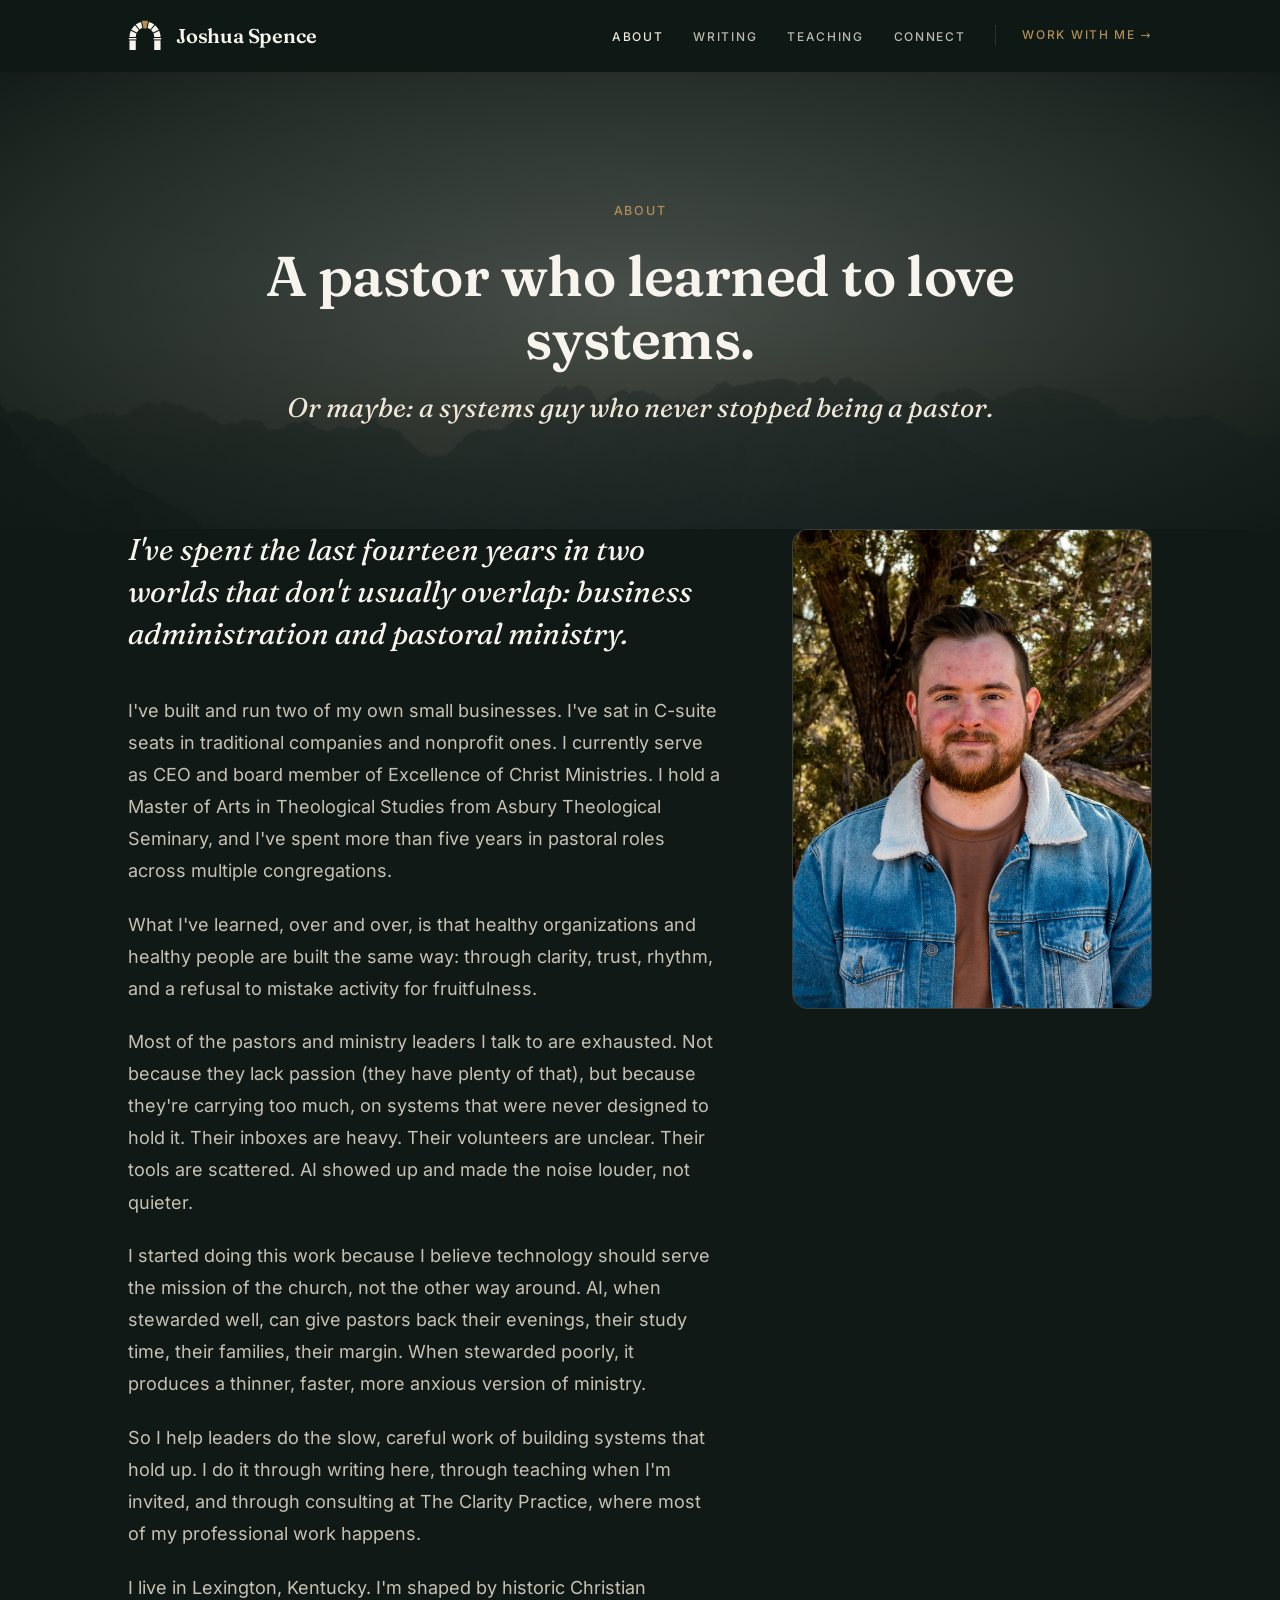
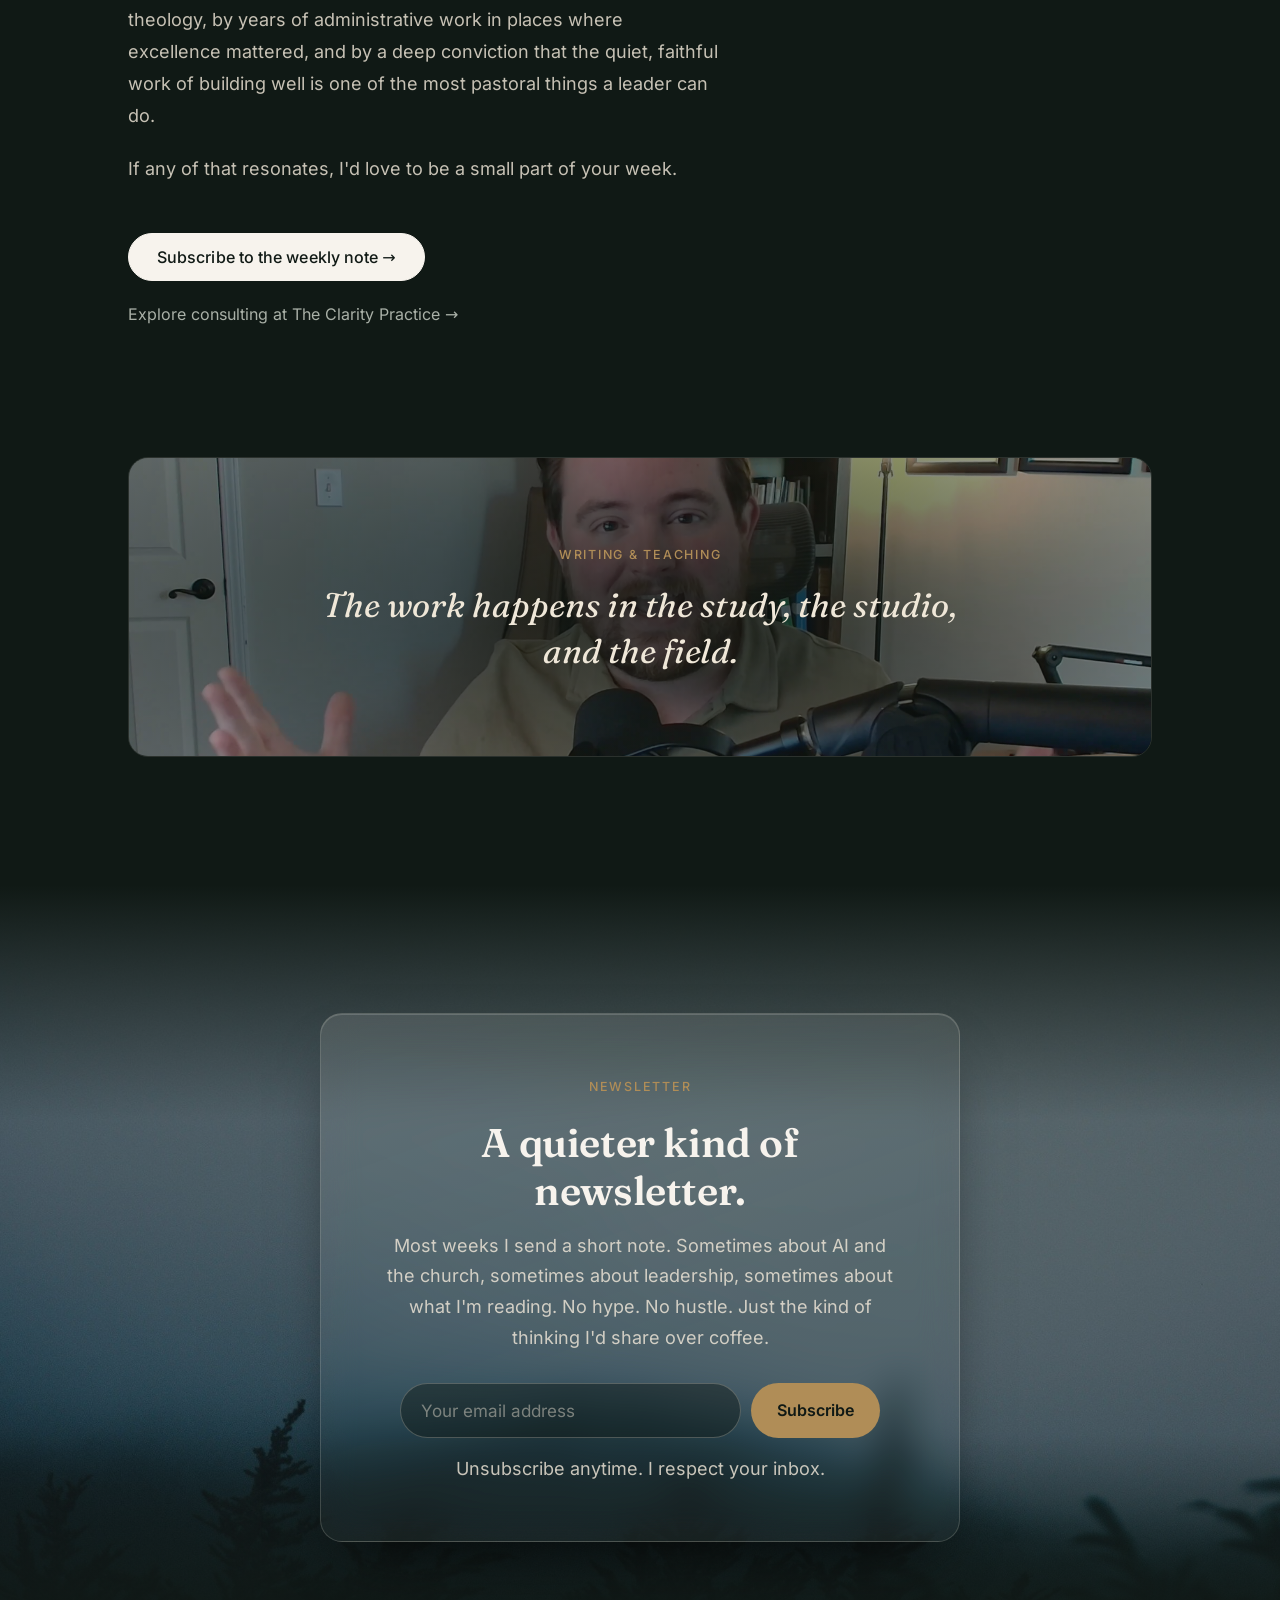
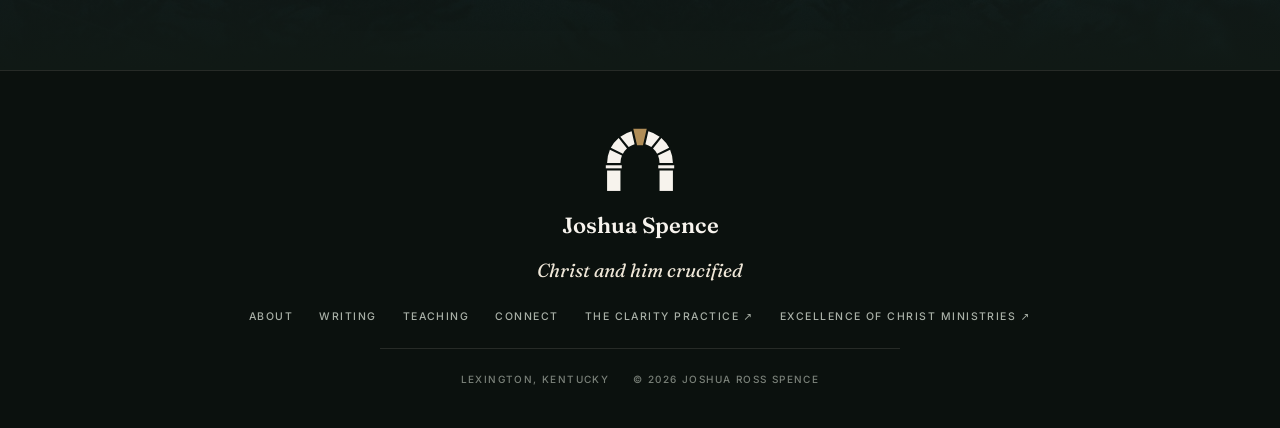
==== commit b7317627: "Move joshuaspence.org onto the one-brand dark mode White keystone arch replaces the JS monogram in t" ====
--- a/about.html
+++ b/about.html
@@ -17,8 +17,8 @@
   <meta property="og:url" content="https://joshuaspence.org/about.html">
   <meta property="og:image" content="https://joshuaspence.org/assets/img/og-image.jpg">
   <meta name="twitter:card" content="summary_large_image">
-  <link rel="preload" href="assets/fonts/eb-garamond-latin-400-normal.woff2" as="font" type="font/woff2" crossorigin>
-  <link rel="preload" href="assets/fonts/cormorant-garamond-latin-500-italic.woff2" as="font" type="font/woff2" crossorigin>
+  <link rel="preload" href="assets/fonts/inter-latin-400-normal.woff2" as="font" type="font/woff2" crossorigin>
+  <link rel="preload" href="assets/fonts/fraunces-latin-600-normal.woff2" as="font" type="font/woff2" crossorigin>
   <link rel="stylesheet" href="assets/css/styles.css">
   <script src="assets/js/flag.js"></script>
 </head>
@@ -27,7 +27,7 @@
   <!-- NAV -->
   <nav class="nav" role="navigation" aria-label="Main navigation">
     <div class="nav-inner">
-      <a href="index.html" class="nav-logo" aria-label="Joshua Ross Spence, home"><span class="mono" aria-hidden="true">JS</span><span class="nav-name">Joshua Ross Spence</span></a>
+      <a href="index.html" class="nav-logo" aria-label="Joshua Ross Spence, home"><img class="arch" src="assets/img/arch-white.svg" alt="" width="34" height="31"><span class="nav-name">Joshua Spence</span></a>
       <ul class="nav-links" role="list">
         <li><a href="about.html">About</a></li>
         <li><a href="writing.html">Writing</a></li>
@@ -134,7 +134,8 @@
     <div class="container">
       <div class="footer-inner">
         <div class="footer-mark">
-          <span class="mono" aria-hidden="true">JS</span>
+          <img class="arch" src="assets/img/arch-white.svg" alt="" width="72" height="66">
+          <span class="footer-wordmark">Joshua Spence</span>
           <span class="italic-line">Christ and him crucified</span>
         </div>
         <nav class="footer-links" aria-label="Footer navigation">
--- a/assets/css/styles.css
+++ b/assets/css/styles.css
@@ -1,19 +1,17 @@
 /* ─────────────────────────────────────────────────────
-   Joshua Ross Spence · joshuaspence.org
-   Personal brand: the study. Pine, bark, and candlelight.
-   Type: Avenir Next caps (Mulish stand-in) · Cormorant Garamond Italic · EB Garamond
+   Joshua Spence · joshuaspence.org
+   One brand, dark mode: Night Pine, Parchment, Brass, and the white arch.
+   Type: Fraunces (headlines, italic lines) · Inter (body and labels)
    Layout: centered by default; long reading stays left-aligned.
    ───────────────────────────────────────────────────── */
 
 /* 00 — FONTS (self-hosted) */
-@font-face { font-family: "Mulish"; font-weight: 500; font-display: swap; src: url("../fonts/mulish-latin-500-normal.woff2") format("woff2"); }
-@font-face { font-family: "Mulish"; font-weight: 700; font-display: swap; src: url("../fonts/mulish-latin-700-normal.woff2") format("woff2"); }
-@font-face { font-family: "Mulish"; font-weight: 800; font-display: swap; src: url("../fonts/mulish-latin-800-normal.woff2") format("woff2"); }
-@font-face { font-family: "Cormorant Garamond"; font-weight: 500; font-style: italic; font-display: swap; src: url("../fonts/cormorant-garamond-latin-500-italic.woff2") format("woff2"); }
-@font-face { font-family: "Cormorant Garamond"; font-weight: 600; font-style: normal; font-display: swap; src: url("../fonts/cormorant-garamond-latin-600-normal.woff2") format("woff2"); }
-@font-face { font-family: "EB Garamond"; font-weight: 400; font-style: normal; font-display: swap; src: url("../fonts/eb-garamond-latin-400-normal.woff2") format("woff2"); }
-@font-face { font-family: "EB Garamond"; font-weight: 400; font-style: italic; font-display: swap; src: url("../fonts/eb-garamond-latin-400-italic.woff2") format("woff2"); }
-@font-face { font-family: "EB Garamond"; font-weight: 500; font-style: normal; font-display: swap; src: url("../fonts/eb-garamond-latin-500-normal.woff2") format("woff2"); }
+@font-face { font-family: "Fraunces"; font-weight: 400; font-style: normal; font-display: swap; src: url("../fonts/fraunces-latin-400-normal.woff2") format("woff2"); }
+@font-face { font-family: "Fraunces"; font-weight: 600; font-style: normal; font-display: swap; src: url("../fonts/fraunces-latin-600-normal.woff2") format("woff2"); }
+@font-face { font-family: "Fraunces"; font-weight: 400; font-style: italic; font-display: swap; src: url("../fonts/fraunces-latin-400-italic.woff2") format("woff2"); }
+@font-face { font-family: "Inter"; font-weight: 400; font-style: normal; font-display: swap; src: url("../fonts/inter-latin-400-normal.woff2") format("woff2"); }
+@font-face { font-family: "Inter"; font-weight: 500; font-style: normal; font-display: swap; src: url("../fonts/inter-latin-500-normal.woff2") format("woff2"); }
+@font-face { font-family: "Inter"; font-weight: 600; font-style: normal; font-display: swap; src: url("../fonts/inter-latin-600-normal.woff2") format("woff2"); }
 
 /* 01 — DESIGN TOKENS */
 :root {
@@ -22,11 +20,10 @@
   --spruce:  #1C2622;  /* Charcoal Spruce: raised surfaces */
   --iron:    #2E3330;
   --pine:    #2F4A3A;  /* Deep Pine */
-  --moss:    #6E7A5A;
-  --bark:    #5A3E2B;
-  --leather: #8B5E3C;
-  --candle:  #E3B76A;  /* Candlelight: the one warm light */
-  --parch:   #EFE7D8;  /* Parchment: text on dark */
+  --moss:    #6E7A5A;  /* texture only */
+  --brass:   #B08D57;  /* Antique Brass: the keystone and the one warm accent */
+  --ivory:   #F7F3ED;  /* the white arch and headlines */
+  --parch:   #EFE7D8;  /* Parchment: body text on dark */
   --fog:     #A9B0A7;  /* captions, metadata */
 
   --bg: var(--night);
@@ -35,12 +32,12 @@
   --text-muted: var(--fog);
   --border: rgba(239,231,216,0.12);
 
-  --caps:   "Avenir Next", "Avenir", "Mulish", "Helvetica Neue", sans-serif;
-  --italic: "Cormorant Garamond", "EB Garamond", Georgia, serif;
-  --serif:  "EB Garamond", Georgia, "Times New Roman", serif;
-  /* legacy names used by inline styles */
+  --display: "Fraunces", "Tiempos Headline", Lora, Georgia, serif;
+  --caps:   "Inter", "Source Sans 3", system-ui, sans-serif;   /* small labels and eyebrows only */
+  --italic: var(--display);
+  --serif:  "Inter", "Source Sans 3", system-ui, sans-serif;   /* body (kept name for inline styles) */
   --font: var(--serif);
-  --font-display: var(--serif);
+  --font-display: var(--display);
 
   --nav-h: 72px;
   --max-w: 1120px;
@@ -56,7 +53,7 @@
 html { scroll-behavior: smooth; -webkit-text-size-adjust: 100%; }
 body {
   font-family: var(--serif);
-  font-size: 19px;
+  font-size: 18px;
   line-height: 1.7;
   color: var(--text);
   background: var(--bg);
@@ -64,21 +61,21 @@
   text-align: center;
 }
 img, video { display: block; max-width: 100%; }
-a { color: var(--candle); text-decoration: none; }
+a { color: var(--brass); text-decoration: none; }
 button { cursor: pointer; font: inherit; border: none; background: none; }
-::selection { background: rgba(227,183,106,0.28); color: var(--parch); }
-:focus-visible { outline: 2px solid var(--candle); outline-offset: 3px; border-radius: 4px; }
+::selection { background: rgba(176,141,87,0.28); color: var(--parch); }
+:focus-visible { outline: 2px solid var(--brass); outline-offset: 3px; border-radius: 4px; }
 
 /* 03 — TYPE */
-h1, h2, h3, h4 { font-family: var(--serif); font-weight: 400; color: var(--text); letter-spacing: -0.005em; }
+h1, h2, h3, h4 { font-family: var(--display); font-weight: 600; color: var(--ivory); letter-spacing: -0.01em; }
 h1 { font-size: clamp(36px, 5.4vw, 56px); line-height: 1.12; }
 h2 { font-size: clamp(28px, 3.6vw, 40px); line-height: 1.2; }
 h3 { font-size: clamp(21px, 2.4vw, 26px); line-height: 1.3; }
-h1 em, h2 em, h3 em { font-family: var(--italic); font-style: italic; font-weight: 500; color: var(--candle); font-size: 1.06em; }
+h1 em, h2 em, h3 em { font-family: var(--italic); font-style: italic; font-weight: 400; color: var(--ivory); }
 p { max-width: 62ch; margin-inline: auto; }
 p + p { margin-top: 1.2em; }
-.caps { font-family: var(--caps); font-weight: 800; letter-spacing: 0.3em; text-transform: uppercase; }
-.italic-line { font-family: var(--italic); font-style: italic; font-weight: 500; color: var(--candle); }
+.caps { font-family: var(--caps); font-weight: 600; letter-spacing: 0.14em; text-transform: uppercase; }
+.italic-line { font-family: var(--italic); font-style: italic; font-weight: 400; color: var(--parch); }
 
 /* 04 — LAYOUT */
 .container { max-width: var(--max-w); margin-inline: auto; padding-inline: var(--pad); }
@@ -90,14 +87,14 @@
 .overline {
   display: inline-block;
   font-family: var(--caps);
-  font-size: 11.5px;
-  font-weight: 700;
-  letter-spacing: 0.32em;
+  font-size: 12.5px;
+  font-weight: 500;
+  letter-spacing: 0.14em;
   text-transform: uppercase;
-  color: var(--candle);
+  color: var(--brass);
   margin-bottom: 18px;
 }
-.hair { display: block; width: 120px; height: 1px; margin: 26px auto; background: linear-gradient(90deg, rgba(227,183,106,0), rgba(227,183,106,0.85), rgba(227,183,106,0)); }
+.hair { display: block; width: 56px; height: 1.5px; margin: 26px auto; background: var(--brass); }
 
 /* 06 — NAV (liquid glass) */
 .nav {
@@ -112,16 +109,16 @@
 .nav-inner { max-width: var(--max-w); margin-inline: auto; padding-inline: var(--pad); height: 100%; display: flex; align-items: center; }
 .nav-logo { display: inline-flex; align-items: center; gap: 14px; color: var(--parch); flex-shrink: 0; }
 .nav-logo:hover { opacity: 0.85; }
-.mono { font-family: "Cormorant Garamond", Georgia, serif; font-weight: 600; font-style: normal; color: var(--candle); letter-spacing: -0.02em; line-height: 1; }
-.nav-logo .mono { font-size: 30px; }
-.nav-name { font-family: var(--caps); font-weight: 800; font-size: 11.5px; letter-spacing: 0.32em; text-transform: uppercase; }
+.arch { display: block; height: auto; }
+.nav-logo .arch { width: 34px; }
+.nav-name { font-family: var(--display); font-weight: 600; font-size: 20px; letter-spacing: -0.01em; color: var(--ivory); }
 .nav-links { display: flex; list-style: none; gap: 30px; margin-left: auto; }
 .nav-links a, .nav-work {
-  font-family: var(--caps); font-size: 11px; font-weight: 700; letter-spacing: 0.24em; text-transform: uppercase;
-  color: rgba(239,231,216,0.72); transition: color var(--ease);
+  font-family: var(--caps); font-size: 12px; font-weight: 500; letter-spacing: 0.14em; text-transform: uppercase;
+  color: rgba(239,231,216,0.78); transition: color var(--ease);
 }
 .nav-links a:hover, .nav-links a.active { color: var(--parch); }
-.nav-work { margin-left: 30px; padding-left: 26px; border-left: 1px solid var(--border); color: var(--candle); white-space: nowrap; }
+.nav-work { margin-left: 30px; padding-left: 26px; border-left: 1px solid var(--border); color: var(--brass); white-space: nowrap; }
 .nav-work:hover { color: var(--parch); }
 .nav-hamburger { display: none; flex-direction: column; gap: 5px; padding: 8px; margin-left: auto; }
 .nav-hamburger span { display: block; width: 22px; height: 1.5px; background: var(--parch); transition: transform var(--ease), opacity var(--ease); }
@@ -132,27 +129,27 @@
 /* 07 — MOBILE NAV */
 .nav-mobile { display: none; position: fixed; inset: var(--nav-h) 0 0; background: var(--night); z-index: 99; flex-direction: column; align-items: center; padding: 40px var(--pad); overflow-y: auto; }
 .nav-mobile.open { display: flex; }
-.nav-mobile a { font-family: var(--caps); font-size: 15px; font-weight: 800; letter-spacing: 0.3em; text-transform: uppercase; color: var(--parch); padding-block: 18px; width: 100%; border-bottom: 1px solid var(--border); }
+.nav-mobile a { font-family: var(--display); font-size: 24px; font-weight: 600; color: var(--parch); padding-block: 18px; width: 100%; border-bottom: 1px solid var(--border); }
 .nav-mobile a:last-child { border-bottom: none; }
-.nav-mobile .nav-work-mobile { color: var(--candle); margin-top: 18px; }
+.nav-mobile .nav-work-mobile { color: var(--brass); margin-top: 18px; }
 
 /* 08 — BUTTONS */
 .btn {
   display: inline-flex; align-items: center; justify-content: center; gap: 8px;
-  font-family: var(--caps); font-size: 11.5px; font-weight: 800; letter-spacing: 0.24em; text-transform: uppercase;
+  font-family: var(--caps); font-size: 16px; font-weight: 500; letter-spacing: 0.005em;
   padding: 15px 28px; border-radius: var(--r); border: 1px solid transparent;
   transition: all var(--ease); white-space: nowrap; line-height: 1;
 }
-.btn-lg { padding: 17px 32px; font-size: 12px; }
+.btn-lg { padding: 17px 32px; font-size: 17px; }
 .btn-sm { padding: 11px 20px; }
-.btn-primary { background: var(--parch); color: var(--night); border-color: var(--parch); }
-.btn-primary:hover { background: #fff8ea; color: var(--night); box-shadow: 0 10px 30px -12px rgba(227,183,106,0.55); }
+.btn-primary { background: var(--ivory); color: var(--night); border-color: var(--ivory); }
+.btn-primary:hover { background: var(--parch); color: var(--night); }
 .btn-secondary, .btn-ghost { background: transparent; color: var(--parch); border-color: rgba(239,231,216,0.35); }
 .btn-secondary:hover, .btn-ghost:hover { border-color: var(--parch); background: rgba(239,231,216,0.06); color: var(--parch); }
-.btn-clay { background: var(--candle); color: var(--night); border-color: var(--candle); }
-.btn-clay:hover { background: #ecc684; color: var(--night); }
-.link-text { font-family: var(--caps); font-size: 11.5px; font-weight: 800; letter-spacing: 0.24em; text-transform: uppercase; color: var(--candle); border-bottom: 1px solid rgba(227,183,106,0.4); padding-bottom: 3px; transition: border-color var(--ease); }
-.link-text:hover { border-bottom-color: var(--candle); }
+.btn-clay { background: var(--brass); color: var(--night); border-color: var(--brass); }
+.btn-clay:hover { background: #C4A36F; color: var(--night); }
+.link-text { font-family: var(--caps); font-size: 12.5px; font-weight: 600; letter-spacing: 0.14em; text-transform: uppercase; color: var(--brass); border-bottom: 1px solid rgba(176,141,87,0.4); padding-bottom: 3px; transition: border-color var(--ease); }
+.link-text:hover { border-bottom-color: var(--brass); }
 .link-muted { font-size: 16px; color: var(--fog); transition: color var(--ease); }
 .link-muted:hover { color: var(--parch); }
 
@@ -163,38 +160,56 @@
 .page-hero-wrap .container { position: relative; z-index: 1; }
 .page-hero { padding-top: clamp(80px, 10vw, 128px); padding-bottom: clamp(64px, 8vw, 104px); display: flex; flex-direction: column; align-items: center; }
 .page-hero h1 { margin-top: 6px; max-width: 20ch; }
-.page-hero .hero-sub { margin-top: 18px; font-family: var(--italic); font-style: italic; font-weight: 500; font-size: clamp(21px, 2.4vw, 27px); line-height: 1.4; color: var(--candle); max-width: 40ch; }
+.page-hero .hero-sub { margin-top: 18px; font-family: var(--italic); font-style: italic; font-weight: 400; font-size: clamp(21px, 2.4vw, 27px); line-height: 1.4; color: var(--parch); max-width: 40ch; }
 
 /* 10 — HOME HERO */
 .home-hero-section { position: relative; padding: 0; overflow: hidden; min-height: clamp(620px, 92vh, 860px); display: flex; align-items: center; }
 .home-hero-photo { position: absolute; inset: 0; z-index: 0; pointer-events: none; user-select: none; }
 .home-hero-photo img { width: 100%; height: 100%; object-fit: cover; object-position: center 60%; }
 .home-hero-photo::after { content: ""; position: absolute; inset: 0; background: radial-gradient(ellipse 60% 70% at 50% 50%, rgba(16,25,21,0.80) 0%, rgba(16,25,21,0.58) 55%, rgba(16,25,21,0.42) 100%), linear-gradient(180deg, rgba(16,25,21,0) 70%, var(--night) 100%); }
-.home-hero-section .container { position: relative; z-index: 1; width: 100%; }
+.home-hero-section { min-height: clamp(560px, 74vh, 660px); }
+.home-hero-section { background: linear-gradient(180deg, var(--iron) 0%, #262B28 75%, var(--night) 100%); }
+/* Portrait on the left, dissolving into the pines */
+.home-hero-portrait { position: absolute; left: 0; top: 0; bottom: 0; width: 60%; z-index: 0; pointer-events: none; user-select: none;
+  -webkit-mask-image: linear-gradient(to right, #000 0%, #000 55%, transparent 96%); mask-image: linear-gradient(to right, #000 0%, #000 55%, transparent 96%); }
+.home-hero-portrait img { width: 100%; height: 100%; object-fit: cover; object-position: 60% 40%; filter: brightness(0.8) contrast(1.04) saturate(0.9); }
+.home-hero-portrait::after { content: ""; position: absolute; inset: 0; background: linear-gradient(180deg, rgba(16,25,21,0) 75%, rgba(16,25,21,0.6) 100%); }
+.home-hero-section .container { position: relative; z-index: 1; width: 100%; display: grid; grid-template-columns: 1fr 1fr; }
+.home-hero-section .home-hero { grid-column: 2; padding-block: clamp(64px, 8vw, 96px); }
+.home-hero-section .hero-line { font-size: clamp(40px, 5vw, 68px); }
+@media (max-width: 860px) {
+  .home-hero-section { flex-direction: column; min-height: 0; }
+  .home-hero-portrait { position: relative; width: 100%; height: 62vw; max-height: 460px;
+    -webkit-mask-image: linear-gradient(to bottom, #000 70%, transparent 100%); mask-image: linear-gradient(to bottom, #000 70%, transparent 100%); }
+  .home-hero-portrait img { object-position: 70% 25%; }
+  .home-hero-section .container { display: block; }
+  .home-hero-section .home-hero { padding-top: 8px; }
+}
 .home-hero { padding-block: clamp(96px, 12vw, 150px); display: flex; flex-direction: column; align-items: center; }
-.hero-name { font-family: var(--caps); font-weight: 800; font-size: clamp(16px, 2vw, 22px); letter-spacing: 0.34em; text-transform: uppercase; margin-right: -0.34em; line-height: 1.3; }
-.hero-line { margin-top: 10px; font-family: var(--italic); font-style: italic; font-weight: 500; color: var(--candle); font-size: clamp(46px, 7.4vw, 92px); line-height: 1.02; }
-.hero-desc { margin-top: 16px; font-size: clamp(19px, 2.2vw, 24px); line-height: 1.45; color: var(--parch); max-width: 34ch; }
-.home-hero .hero-sub { margin-top: 0; font-size: 18px; line-height: 1.65; color: var(--text-soft); max-width: 50ch; }
+.hero-arch { width: clamp(88px, 9vw, 120px); margin: 0 auto 28px; }
+.hero-name { font-family: var(--display); font-weight: 600; font-size: clamp(30px, 3.4vw, 42px); letter-spacing: -0.01em; color: var(--ivory); line-height: 1.15; }
+.hero-line { margin-top: 10px; font-family: var(--italic); font-style: italic; font-weight: 400; color: var(--ivory); font-size: clamp(42px, 6.4vw, 80px); line-height: 1.05; }
+.hero-desc { margin-top: 18px; font-size: clamp(18px, 1.9vw, 21px); line-height: 1.45; color: var(--parch); max-width: 34ch; }
+.home-hero .hero-sub { margin-top: 0; font-size: 17px; line-height: 1.65; color: var(--text-soft); max-width: 50ch; }
 .hero-actions { margin-top: 36px; display: flex; flex-direction: column; align-items: center; gap: 20px; }
 .hero-consult { display: flex; flex-direction: column; align-items: center; gap: 6px; }
 .hero-consult-label { font-size: 16px; color: var(--fog); max-width: 44ch; margin: 0; }
-.hero-secondary { font-family: var(--caps); font-size: 11px; font-weight: 800; letter-spacing: 0.24em; text-transform: uppercase; color: var(--candle); }
+.hero-secondary { font-family: var(--caps); font-size: 12.5px; font-weight: 600; letter-spacing: 0.14em; text-transform: uppercase; color: var(--brass); }
 .hero-secondary:hover { color: var(--parch); }
 
 /* 11 — ROMAN ROAD PULL QUOTE */
 .roman-road-inner { max-width: 760px; margin-inline: auto; }
-.roman-road-body { font-family: var(--italic); font-style: italic; font-weight: 500; font-size: clamp(24px, 3vw, 34px); line-height: 1.4; color: var(--parch); max-width: 34ch; }
+.roman-road-body { font-family: var(--italic); font-style: italic; font-weight: 400; font-size: clamp(24px, 3vw, 34px); line-height: 1.4; color: var(--parch); max-width: 34ch; }
 .roman-road-cta { margin-top: 34px; }
 
 /* 12 — WRITE / TEACH / HELP */
 .three-col-grid { display: grid; grid-template-columns: repeat(3, 1fr); gap: 18px; }
 .col-card { background: var(--spruce); border: 1px solid var(--border); border-radius: var(--r-card); padding: 44px 34px; display: flex; flex-direction: column; align-items: center; transition: transform var(--ease), border-color var(--ease); }
-.col-card:hover { transform: translateY(-3px); border-color: rgba(227,183,106,0.35); }
-.col-rule { width: 40px; height: 1px; background: var(--candle); margin-bottom: 26px; }
-.col-card h3 { font-family: var(--caps); font-weight: 800; font-size: 13px; letter-spacing: 0.32em; text-transform: uppercase; margin-right: -0.32em; color: var(--parch); margin-bottom: 14px; }
-.col-card p { font-size: 18px; line-height: 1.6; color: var(--text-soft); flex: 1; }
-.col-link { margin-top: 26px; font-family: var(--caps); font-size: 11px; font-weight: 800; letter-spacing: 0.24em; text-transform: uppercase; color: var(--candle); }
+.col-card:hover { transform: translateY(-3px); border-color: rgba(176,141,87,0.35); }
+.col-rule { width: 40px; height: 1.5px; background: var(--brass); margin-bottom: 26px; }
+.col-card h3 { font-family: var(--display); font-weight: 600; font-size: 26px; color: var(--ivory); margin-bottom: 12px; }
+.col-card p { font-size: 17px; line-height: 1.6; color: var(--text-soft); flex: 1; }
+.col-link { margin-top: 26px; font-family: var(--caps); font-size: 12.5px; font-weight: 600; letter-spacing: 0.14em; text-transform: uppercase; color: var(--brass); }
 .col-link:hover { color: var(--parch); }
 
 /* 13 — NEWSLETTER (liquid glass over fog) */
@@ -213,53 +228,53 @@
 .email-inner > p { color: var(--text-soft); margin-top: 16px; font-size: 18px; max-width: 46ch; }
 .email-form { display: flex; gap: 10px; margin: 30px auto 0; max-width: 480px; flex-wrap: wrap; justify-content: center; }
 .email-input, .door-input {
-  flex: 1; min-width: 220px; padding: 14px 20px; font-size: 17px; font-family: var(--serif);
+  flex: 1; min-width: 220px; padding: 14px 20px; font-size: 17px; font-family: var(--caps);
   background: rgba(16,25,21,0.45); border: 1px solid rgba(239,231,216,0.25); border-radius: var(--r);
   color: var(--parch); outline: none; transition: border-color var(--ease);
 }
 .email-input::placeholder, .door-input::placeholder { color: rgba(239,231,216,0.45); }
-.email-input:focus, .door-input:focus { border-color: var(--candle); }
+.email-input:focus, .door-input:focus { border-color: var(--brass); }
 .email-btn {
-  padding: 14px 26px; background: var(--candle); color: var(--night); border-radius: var(--r);
-  font-family: var(--caps); font-size: 11.5px; font-weight: 800; letter-spacing: 0.24em; text-transform: uppercase;
+  padding: 14px 26px; background: var(--brass); color: var(--night); border-radius: var(--r);
+  font-family: var(--caps); font-size: 16px; font-weight: 600;
   transition: background var(--ease), box-shadow var(--ease); white-space: nowrap;
 }
-.email-btn:hover { background: #ecc684; box-shadow: 0 10px 30px -12px rgba(227,183,106,0.6); }
+.email-btn:hover { background: #C4A36F; }
 .email-btn.sent { background: var(--moss); color: var(--parch); cursor: default; }
-.email-micro { margin-top: 14px; font-size: 14px; color: var(--fog); max-width: none; }
+.email-micro { margin-top: 14px; font-size: 15px; color: var(--fog); max-width: none; }
 
 /* 14 — WRITING LIST */
 .essay-list { display: flex; flex-direction: column; align-items: center; }
 .essay-item { padding-block: 48px; border-bottom: 1px solid var(--border); max-width: 720px; width: 100%; }
 .essay-item:first-child { padding-top: 8px; }
-.essay-meta { font-family: var(--caps); font-size: 10.5px; font-weight: 700; letter-spacing: 0.28em; text-transform: uppercase; color: var(--candle); margin-bottom: 12px; }
-.essay-title { font-family: var(--serif); font-size: clamp(26px, 3.2vw, 36px); line-height: 1.15; color: var(--parch); display: block; transition: color var(--ease); }
-.essay-title:hover { color: var(--candle); }
-.essay-subtitle { font-family: var(--italic); font-style: italic; font-weight: 500; font-size: 21px; line-height: 1.4; color: var(--candle); margin-top: 8px; display: block; }
-.essay-excerpt { margin-top: 14px; font-size: 18px; line-height: 1.65; color: var(--text-soft); max-width: 58ch; }
-.essay-read { display: inline-block; margin-top: 18px; font-family: var(--caps); font-size: 11px; font-weight: 800; letter-spacing: 0.24em; text-transform: uppercase; color: var(--candle); }
+.essay-meta { font-family: var(--caps); font-size: 10.5px; font-weight: 500; letter-spacing: 0.14em; text-transform: uppercase; color: var(--brass); margin-bottom: 12px; }
+.essay-title { font-family: var(--display); font-weight: 600; font-size: clamp(26px, 3.2vw, 36px); line-height: 1.15; color: var(--parch); display: block; transition: color var(--ease); }
+.essay-title:hover { color: var(--brass); }
+.essay-subtitle { font-family: var(--italic); font-style: italic; font-weight: 400; font-size: 21px; line-height: 1.4; color: var(--parch); margin-top: 8px; display: block; }
+.essay-excerpt { margin-top: 14px; font-size: 17px; line-height: 1.65; color: var(--text-soft); max-width: 58ch; }
+.essay-read { display: inline-block; margin-top: 18px; font-family: var(--caps); font-size: 12.5px; font-weight: 600; letter-spacing: 0.14em; text-transform: uppercase; color: var(--brass); }
 .essay-read:hover { color: var(--parch); }
 .essay-coming { opacity: 0.5; }
 .essay-coming .essay-title { pointer-events: none; }
-.tag-coming { display: inline-block; font-family: var(--caps); font-size: 9px; font-weight: 800; letter-spacing: 0.2em; text-transform: uppercase; color: var(--night); background: var(--candle); padding: 3px 9px; border-radius: 999px; vertical-align: middle; margin-left: 8px; }
+.tag-coming { display: inline-block; font-family: var(--caps); font-size: 9px; font-weight: 600; letter-spacing: 0.12em; text-transform: uppercase; color: var(--night); background: var(--brass); padding: 3px 9px; border-radius: 999px; vertical-align: middle; margin-left: 8px; }
 
 /* Essay reading pages: long reading stays left-aligned and parchment on dark */
 .essay-body { text-align: left; }
 .essay-body > div { color: var(--text-soft) !important; }
 .essay-body p { max-width: none; margin-inline: 0; }
-.essay-body h2 { font-family: var(--serif) !important; color: var(--parch); }
-.essay-body blockquote { font-family: var(--italic); font-style: italic; font-size: 1.2em; color: var(--candle); border-left: 1px solid var(--candle); padding-left: 22px; margin: 28px 0; }
-.essay-body a { color: var(--candle); border-bottom: 1px solid rgba(227,183,106,0.4); }
+.essay-body h2 { font-family: var(--display) !important; font-weight: 600; color: var(--ivory); }
+.essay-body blockquote { font-family: var(--italic); font-style: italic; font-size: 1.2em; color: var(--ivory); border-left: 2px solid var(--brass); padding-left: 22px; margin: 28px 0; }
+.essay-body a { color: var(--brass); border-bottom: 1px solid rgba(176,141,87,0.4); }
 .byline { margin-top: 28px; display: flex; align-items: center; justify-content: center; gap: 12px; text-align: left; }
-.byline strong { font-family: var(--caps); font-weight: 800; font-size: 11px; letter-spacing: 0.28em; text-transform: uppercase; display: block; }
+.byline strong { font-family: var(--display); font-weight: 600; font-size: 17px; display: block; color: var(--ivory); }
 .byline span { display: block; font-size: 15px; color: var(--fog); }
 
 /* 15 — ABOUT */
 .about-layout { display: grid; grid-template-columns: 1fr 360px; gap: 72px; align-items: start; text-align: left; }
 .about-photo { border-radius: var(--r-card); overflow: hidden; aspect-ratio: 3/4; background: var(--spruce); position: sticky; top: calc(var(--nav-h) + 32px); border: 1px solid var(--border); }
 .about-photo img { width: 100%; height: 100%; object-fit: cover; object-position: center top; }
-.about-lead { font-family: var(--italic); font-style: italic; font-weight: 500; font-size: clamp(24px, 2.8vw, 30px); line-height: 1.4; color: var(--candle); margin: 0 0 40px; max-width: 34ch; }
-.about-body { font-size: 19px; line-height: 1.78; color: var(--text-soft); }
+.about-lead { font-family: var(--italic); font-style: italic; font-weight: 400; font-size: clamp(24px, 2.8vw, 30px); line-height: 1.4; color: var(--ivory); margin: 0 0 40px; max-width: 34ch; }
+.about-body { font-size: 18px; line-height: 1.78; color: var(--text-soft); }
 .about-body p { max-width: 62ch; margin-inline: 0; }
 .about-ctas { margin-top: 48px; display: flex; flex-wrap: wrap; gap: 20px; align-items: center; }
 
@@ -268,7 +283,7 @@
 .teaching-eoc h2 { margin-top: 4px; margin-bottom: 18px; }
 .teaching-eoc p { color: var(--text-soft); }
 .teaching-placeholder { margin: 64px auto 0; padding: 44px 40px; border: 1px dashed rgba(239,231,216,0.25); border-radius: var(--r-card); max-width: 680px; }
-.teaching-placeholder p { font-family: var(--italic); font-style: italic; font-weight: 500; font-size: 22px; line-height: 1.45; color: var(--fog); }
+.teaching-placeholder p { font-family: var(--italic); font-style: italic; font-weight: 400; font-size: 22px; line-height: 1.45; color: var(--fog); }
 
 /* 17 — CONNECT */
 .doors-grid { display: grid; grid-template-columns: 1fr 1fr; gap: 20px; max-width: 920px; margin-inline: auto; }
@@ -282,40 +297,50 @@
 .door-cta { margin-top: 28px; }
 .connect-direct { margin: 48px auto 0; padding-top: 40px; border-top: 1px solid var(--border); max-width: 920px; }
 .connect-direct p { color: var(--fog); font-size: 18px; max-width: none; }
-.connect-direct a { color: var(--candle); border-bottom: 1px solid rgba(227,183,106,0.4); }
+.connect-direct a { color: var(--brass); border-bottom: 1px solid rgba(176,141,87,0.4); }
+
+/* 17b — CLARITY CALL BAND (closes every essay) */
+.cta-band { position: relative; overflow: hidden; background: var(--deep); border-top: 1px solid var(--border); }
+.cta-band .watermark { position: absolute; right: -60px; bottom: -40px; width: 380px; opacity: 0.07; pointer-events: none; }
+.cta-band .container { position: relative; }
+.cta-band h2 { margin-top: 2px; max-width: 22ch; margin-inline: auto; }
+.cta-band p { color: var(--text-soft); margin-top: 16px; max-width: 48ch; }
+.cta-band .btn { margin-top: 30px; }
+@media (max-width: 520px) { .cta-band .watermark { width: 240px; right: -50px; } }
 
 /* 18 — FOOTER */
 .footer { background: var(--deep); padding-block: 56px 40px; border-top: 1px solid var(--border); }
 .footer-inner { display: flex; flex-direction: column; align-items: center; gap: 22px; }
 .footer-mark { display: flex; flex-direction: column; align-items: center; gap: 10px; }
-.footer-mark .mono { font-size: 44px; }
-.footer-mark .italic-line { font-size: 22px; }
+.footer-mark .arch { width: 72px; margin-bottom: 4px; }
+.footer-wordmark { font-family: var(--display); font-weight: 600; font-size: 22px; color: var(--ivory); }
+.footer-mark .italic-line { font-size: 19px; }
 .footer-links { display: flex; flex-wrap: wrap; justify-content: center; gap: 8px 26px; }
-.footer-links a { font-family: var(--caps); font-size: 10.5px; font-weight: 700; letter-spacing: 0.24em; text-transform: uppercase; color: var(--fog); transition: color var(--ease); }
+.footer-links a { font-family: var(--caps); font-size: 10.5px; font-weight: 500; letter-spacing: 0.14em; text-transform: uppercase; color: var(--fog); transition: color var(--ease); }
 .footer-links a:hover { color: var(--parch); }
 .footer-divider { height: 1px; width: 100%; max-width: 520px; background: var(--border); }
-.footer-meta { display: flex; justify-content: center; flex-wrap: wrap; gap: 8px 24px; font-family: var(--caps); font-size: 10px; font-weight: 700; letter-spacing: 0.24em; text-transform: uppercase; color: rgba(169,176,167,0.7); }
+.footer-meta { display: flex; justify-content: center; flex-wrap: wrap; gap: 8px 24px; font-family: var(--caps); font-size: 10px; font-weight: 500; letter-spacing: 0.14em; text-transform: uppercase; color: rgba(169,176,167,0.7); }
 
 /* 19 — AVATARS */
-.avatar { border-radius: 50%; overflow: hidden; flex-shrink: 0; background: var(--spruce); border: 1px solid rgba(227,183,106,0.4); }
+.avatar { border-radius: 50%; overflow: hidden; flex-shrink: 0; background: var(--spruce); border: 1px solid rgba(176,141,87,0.4); }
 .avatar img { width: 100%; height: 100%; object-fit: cover; object-position: center top; }
 .avatar-sm { width: 36px; height: 36px; }
 .avatar-md { width: 48px; height: 48px; }
 .avatar-lg { width: 64px; height: 64px; }
 .avatar-xl { width: 88px; height: 88px; }
 .author-badge { display: inline-flex; align-items: center; gap: 12px; margin-bottom: 28px; text-align: left; }
-.author-badge-info strong { display: block; font-family: var(--caps); font-size: 11px; font-weight: 800; letter-spacing: 0.26em; text-transform: uppercase; color: var(--parch); }
+.author-badge-info strong { display: block; font-family: var(--display); font-size: 17px; font-weight: 600; color: var(--ivory); }
 .author-badge-info span { display: block; font-size: 15px; color: var(--fog); }
 .quote-attr { display: flex; align-items: center; justify-content: center; gap: 10px; margin-top: 26px; }
-.quote-attr-name { font-family: var(--caps); font-size: 10.5px; font-weight: 700; letter-spacing: 0.26em; text-transform: uppercase; color: var(--fog); }
+.quote-attr-name { font-family: var(--caps); font-size: 10.5px; font-weight: 500; letter-spacing: 0.14em; text-transform: uppercase; color: var(--fog); }
 
 /* 20 — PHOTOS */
 .photo-strip { position: relative; border-radius: 20px; overflow: hidden; height: 420px; border: 1px solid var(--border); }
 .photo-strip img { width: 100%; height: 100%; object-fit: cover; object-position: center 30%; }
 .photo-strip-overlay { position: absolute; inset: 0; background: radial-gradient(ellipse 65% 85% at 50% 50%, rgba(16,25,21,0.82) 0%, rgba(16,25,21,0.55) 60%, rgba(16,25,21,0.35) 100%) !important; display: flex; align-items: center; justify-content: center; }
 .photo-strip-content { padding: 40px; }
-.photo-strip-content blockquote { font-family: var(--italic); font-style: italic; font-weight: 500; font-size: clamp(24px, 3vw, 34px); line-height: 1.35; color: var(--parch); max-width: 30ch; margin-inline: auto; }
-.photo-strip-content .strip-link { display: inline-block; margin-top: 24px; font-family: var(--caps); font-size: 11px; font-weight: 800; letter-spacing: 0.24em; text-transform: uppercase; color: var(--candle); border-bottom: 1px solid rgba(227,183,106,0.4); padding-bottom: 3px; }
+.photo-strip-content blockquote { font-family: var(--italic); font-style: italic; font-weight: 400; font-size: clamp(24px, 3vw, 34px); line-height: 1.35; color: var(--parch); max-width: 30ch; margin-inline: auto; }
+.photo-strip-content .strip-link { display: inline-block; margin-top: 24px; font-family: var(--caps); font-size: 12.5px; font-weight: 600; letter-spacing: 0.14em; text-transform: uppercase; color: var(--brass); border-bottom: 1px solid rgba(176,141,87,0.4); padding-bottom: 3px; }
 .photo-banner { position: relative; height: 460px; overflow: hidden; }
 .photo-banner img { width: 100%; height: 100%; object-fit: cover; object-position: center 25%; }
 .photo-banner::after, .photo-banner-overlay { content: ""; position: absolute; inset: 0; background: linear-gradient(180deg, var(--night) 0%, rgba(16,25,21,0.15) 25%, rgba(16,25,21,0.15) 75%, var(--night) 100%); }
@@ -348,8 +373,8 @@
 }
 @media (max-width: 520px) {
   body { font-size: 18px; }
-  .nav-name { font-size: 10px; letter-spacing: 0.26em; }
-  .nav-logo .mono { font-size: 26px; }
+  .nav-name { font-size: 18px; }
+  .nav-logo .arch { width: 30px; }
   .door { padding: 32px 24px; }
   .teaching-placeholder { padding: 32px 24px; }
   .photo-strip { height: 340px; }
